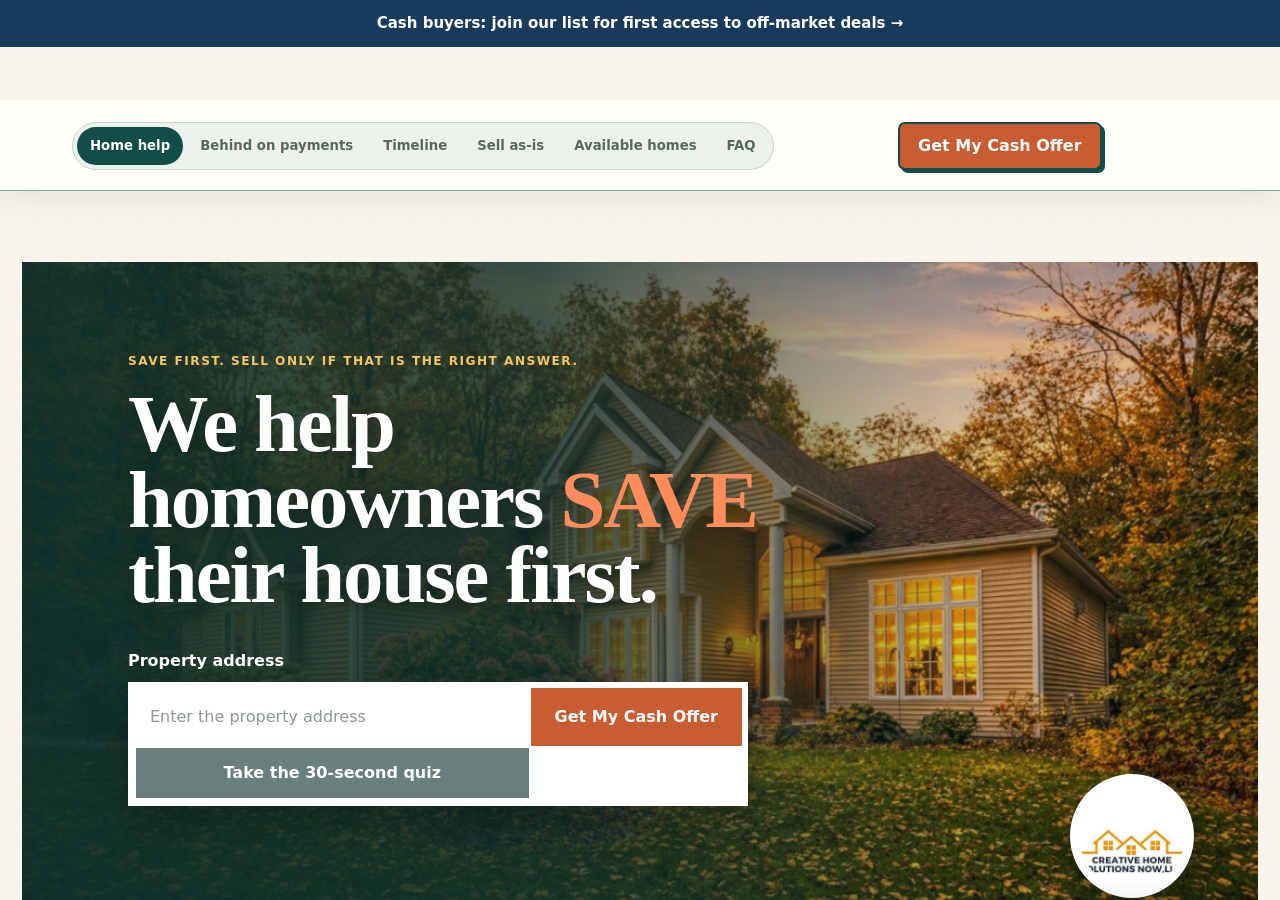
==== index.html @ 2a534459 "Update index.html" ====
<!doctype html>
<html lang="en">
<head>
  <style>[data-generated-space-root]{top:100px!important;}.site-nav{position:relative!important;}.sticky-offer-btn{position:static!important;max-width:220px!important;margin:8px auto!important;display:block!important;}</style>
    <meta charset="utf-8" />
    <meta name="viewport" content="width=device-width, initial-scale=1, viewport-fit=cover, user-scalable=no" />
    <meta name="color-scheme" content="light dark" />
    <meta name="description" content="Understand Wisconsin foreclosure, lender options, and honest ways to keep or sell your home. Local help for east-central Wisconsin homeowners." />
    <meta name="robots" content="index, follow, max-image-preview:large" />
    <meta property="og:type" content="website" />
    <meta property="og:title" content="Stop Foreclosure in Wisconsin | Free Help" />
    <meta property="og:description" content="Understand Wisconsin foreclosure, lender options, and honest ways to keep or sell your home." />
    <!-- Empty inline icon: stops the browser fetching /favicon.ico, which
         lives outside the space's routes and fails auth. -->
    <link rel="icon" href="data:," />
    <title>Stop Foreclosure in Wisconsin | Free Help</title>
    <script type="application/ld+json">
      {
        "@context": "https://schema.org",
        "@type": "LocalBusiness",
        "name": "Creative Home Solutions Now, LLC",
        "description": "A Fond du Lac real estate investment company that explains homeowner options first and offers direct as-is cash purchases when selling is the best fit.",
        "address": { "@type": "PostalAddress", "addressLocality": "Fond du Lac", "addressRegion": "WI", "addressCountry": "US" },
        "areaServed": ["Fond du Lac", "Beaver Dam", "Mayville", "Randolph", "Fox Lake", "Waupun", "Fond du Lac County", "Dodge County", "Sheboygan County", "Winnebago County"]
      }
    </script>
    
  <link rel="stylesheet" crossorigin href="./assets/index-kyth1bb2.css"><script src="./form-shim.js"></script><script type="module" crossorigin src="./assets/index-nzv4h5cj.js"></script></head>
  <body>
<a href="/cash-buyers/" style="display:block;position:relative;top:0;left:0;right:0;z-index:35; background:#1a3a5c;color:#ffffff;text-align:center;padding:12px 16px;font-family:system-ui,sans-serif;font-size:15px;font-weight:600;text-decoration:none;">Cash buyers: join our list for first access to off-market deals &rarr;</a>
    <div
      data-generated-space-root=""
      data-generated-space-slug="creative-home-solutions-now-website-3"
    ></div>
  </body>
</html>
---- assets/index-kyth1bb2.css ----
:root{--buncss-light:initial;--buncss-dark: ;color-scheme:light dark;--twsa-safe-area-inset-top:env(safe-area-inset-top,0px);--twsa-safe-area-inset-right:env(safe-area-inset-right,0px);--twsa-safe-area-inset-bottom:env(safe-area-inset-bottom,0px);--twsa-safe-area-inset-left:env(safe-area-inset-left,0px)}@media (prefers-color-scheme:dark){:root{--buncss-light: ;--buncss-dark:initial}}html,[data-generated-space-root]{height:100%;min-height:100%}[data-generated-space-root]{overflow:auto;position:fixed;scrollbar-width:none;inset:0}.hatch-space-root[data-hatch-space-root]{--hatch-space-bottom-padding:calc(var(--bottom-padding,0px) + env(safe-area-inset-bottom,0px));box-sizing:border-box;min-height:calc(100% + var(--header-height,0px) + var(--hatch-space-bottom-padding));min-height:calc(100dvh + var(--header-height,0px) + var(--hatch-space-bottom-padding));padding-top:var(--header-height,0px);padding-bottom:var(--hatch-space-bottom-padding);background:var(--bg,#f4f7fb);color:var(--text,#0f172a)}@media (prefers-color-scheme:dark){.hatch-space-root[data-hatch-space-root]{background:var(--bg,#0c111b);color:var(--text,#e5eef9)}}[data-generated-space-root]::-webkit-scrollbar{display:none}/*! tailwindcss v4.0.9 | MIT License | https://tailwindcss.com */@layer theme,base,components,utilities;@layer theme{:root,:host{--default-transition-duration:.15s;--default-transition-timing-function:cubic-bezier(.4,0,.2,1)}}@layer base{*,:after,:before{box-sizing:border-box;border:0 solid;margin:0;padding:0}::backdrop{box-sizing:border-box;border:0 solid;margin:0;padding:0}::-webkit-file-upload-button{box-sizing:border-box;border:0 solid;margin:0;padding:0}::file-selector-button{box-sizing:border-box;border:0 solid;margin:0;padding:0}html,:host{-webkit-text-size-adjust:100%;tab-size:4;font-feature-settings:initial;font-variation-settings:initial;-webkit-tap-highlight-color:transparent;font-family:ui-sans-serif,system-ui,-apple-system,BlinkMacSystemFont,Segoe UI,Roboto,Noto Sans,Ubuntu,Cantarell,Helvetica Neue,sans-serif,Apple Color Emoji,Segoe UI Emoji,Segoe UI Symbol,Noto Color Emoji;line-height:1.5}hr{color:inherit;border-top-width:1px;height:0}abbr:where([title]){-webkit-text-decoration:underline dotted;text-decoration:underline dotted}h1,h2,h3,h4,h5,h6{font-size:inherit;font-weight:inherit}a{color:inherit;-webkit-text-decoration:inherit;text-decoration:inherit}b,strong{font-weight:bolder}code,kbd,samp,pre{font-feature-settings:initial;font-variation-settings:initial;font-family:ui-monospace,SFMono-Regular,Menlo,Monaco,Consolas,Liberation Mono,Courier New,monospace;font-size:1em}small{font-size:80%}sub,sup{position:relative;vertical-align:baseline;font-size:75%;line-height:0}sub{bottom:-.25em}sup{top:-.5em}table{text-indent:0;border-color:inherit;border-collapse:collapse}:-moz-focusring{outline:auto}progress{vertical-align:baseline}summary{display:list-item}ol,ul,menu{list-style:none}img,svg,video,canvas,audio,iframe,embed,object{display:block;vertical-align:middle}img,video{max-width:100%;height:auto}button,input,select,optgroup,textarea{font:inherit;font-feature-settings:inherit;font-variation-settings:inherit;letter-spacing:inherit;color:inherit;opacity:1;background-color:#0000;border-radius:0}::-webkit-file-upload-button{font:inherit;font-feature-settings:inherit;font-variation-settings:inherit;letter-spacing:inherit;color:inherit;opacity:1;background-color:#0000;border-radius:0}::file-selector-button{font:inherit;font-feature-settings:inherit;font-variation-settings:inherit;letter-spacing:inherit;color:inherit;opacity:1;background-color:#0000;border-radius:0}:where(select:-webkit-any([multiple],[size])) optgroup{font-weight:bolder}:where(select:-moz-any([multiple],[size])) optgroup{font-weight:bolder}:where(select:is([multiple],[size])) optgroup{font-weight:bolder}:where(select:-webkit-any([multiple],[size])) optgroup option{padding-inline-start:20px}:where(select:-moz-any([multiple],[size])) optgroup option{padding-inline-start:20px}:where(select:is([multiple],[size])) optgroup option{padding-inline-start:20px}::-webkit-file-upload-button{margin-inline-end:4px}::file-selector-button{margin-inline-end:4px}::placeholder{opacity:1}@supports ( not (-webkit-appearance: -apple-pay-button)) or (contain-intrinsic-size: 1px){::placeholder{color:color-mix(in oklab,currentcolor 50%,transparent)}}textarea{resize:vertical}::-webkit-search-decoration{-webkit-appearance:none}::-webkit-date-and-time-value{text-align:inherit;min-height:1lh}::-webkit-datetime-edit{display:inline-flex}::-webkit-datetime-edit-fields-wrapper{padding:0}::-webkit-datetime-edit{padding-block-start:0;padding-block-end:0}::-webkit-datetime-edit-year-field{padding-block-start:0;padding-block-end:0}::-webkit-datetime-edit-month-field{padding-block-start:0;padding-block-end:0}::-webkit-datetime-edit-day-field{padding-block-start:0;padding-block-end:0}::-webkit-datetime-edit-hour-field{padding-block-start:0;padding-block-end:0}::-webkit-datetime-edit-minute-field{padding-block-start:0;padding-block-end:0}::-webkit-datetime-edit-second-field{padding-block-start:0;padding-block-end:0}::-webkit-datetime-edit-millisecond-field{padding-block-start:0;padding-block-end:0}::-webkit-datetime-edit-meridiem-field{padding-block-start:0;padding-block-end:0}::-webkit-calendar-picker-indicator{line-height:1}:-moz-ui-invalid{box-shadow:none}button{appearance:button}input:where([type=button],[type=reset],[type=submit]){appearance:button}::-webkit-file-upload-button{appearance:button}::file-selector-button{appearance:button}::-webkit-inner-spin-button{height:auto}::-webkit-outer-spin-button{height:auto}[hidden]:where(:not([hidden=until-found])){display:none!important}}@layer utilities{.collapse{visibility:collapse}.visible{visibility:visible}.sr-only{position:absolute;overflow:hidden;clip:rect(0,0,0,0);white-space:nowrap;border-width:0;width:1px;height:1px;margin:-1px;padding:0}.fixed{position:fixed}.relative{position:relative}.static{position:static}.\!container{width:100%!important}@media (min-width:40rem){.\!container{max-width:40rem!important}}@media (min-width:48rem){.\!container{max-width:48rem!important}}@media (min-width:64rem){.\!container{max-width:64rem!important}}@media (min-width:80rem){.\!container{max-width:80rem!important}}@media (min-width:96rem){.\!container{max-width:96rem!important}}.container{width:100%}@media (min-width:40rem){.container{max-width:40rem}}@media (min-width:48rem){.container{max-width:48rem}}@media (min-width:64rem){.container{max-width:64rem}}@media (min-width:80rem){.container{max-width:80rem}}@media (min-width:96rem){.container{max-width:96rem}}.block{display:block}.flex{display:flex}.hidden{display:none}.inline{display:inline}.table{display:table}.shrink{flex-shrink:1}.grow{flex-grow:1}.resize{resize:both}.capitalize{text-transform:capitalize}.blur{--tw-blur:blur(8px);filter:var(--tw-blur,)var(--tw-brightness,)var(--tw-contrast,)var(--tw-grayscale,)var(--tw-hue-rotate,)var(--tw-invert,)var(--tw-saturate,)var(--tw-sepia,)var(--tw-drop-shadow,)}.filter{filter:var(--tw-blur,)var(--tw-brightness,)var(--tw-contrast,)var(--tw-grayscale,)var(--tw-hue-rotate,)var(--tw-invert,)var(--tw-saturate,)var(--tw-sepia,)var(--tw-drop-shadow,)}.transition{transition-property:color,background-color,border-color,outline-color,text-decoration-color,fill,stroke,--tw-gradient-from,--tw-gradient-via,--tw-gradient-to,opacity,box-shadow,transform,translate,scale,rotate,filter,-webkit-backdrop-filter,backdrop-filter;transition-timing-function:var(--tw-ease,var(--default-transition-timing-function));transition-duration:var(--tw-duration,var(--default-transition-duration))}.safe{--twsa-safe-area-inset-top:env(safe-area-inset-top);--twsa-safe-area-inset-right:env(safe-area-inset-right);--twsa-safe-area-inset-bottom:env(safe-area-inset-bottom);--twsa-safe-area-inset-left:env(safe-area-inset-left)}}:root{--twsa-safe-area-inset-top:env(safe-area-inset-top);--twsa-safe-area-inset-right:env(safe-area-inset-right);--twsa-safe-area-inset-bottom:env(safe-area-inset-bottom);--twsa-safe-area-inset-left:env(safe-area-inset-left);--buncss-light:initial;--buncss-dark: ;--buncss-light:initial;--buncss-dark: ;color-scheme:light dark;--bg:#fcfcf8;--surface:#fff;--surface-soft:#f1f3ef;--text:#202321;--dim:#66716b;--border:#cfd5cf;--accent:#165dff;--orange:#f26a2e;--success:#1f7a55;--radius:10px;--space-surface:var(--surface);--space-surface-alt:var(--surface-soft);--space-muted:var(--dim);--space-border:var(--border);--space-accent:var(--accent)}@media (prefers-color-scheme:dark){:root{--buncss-light: ;--buncss-dark:initial;--buncss-light: ;--buncss-dark:initial;--bg:#111412;--surface:#1a1e1b;--surface-soft:#242a26;--text:#f5f4ed;--dim:#b7c0b9;--border:#3b443e;--accent:#7ea4ff;--orange:#ff8a58;--success:#61c698}}*{box-sizing:border-box}html{scroll-behavior:smooth;background:var(--bg)}body{background:var(--bg);color:var(--text);min-width:320px;margin:0;font-family:IBM Plex Sans,ui-sans-serif,system-ui,-apple-system,BlinkMacSystemFont,Segoe UI,Roboto,Noto Sans,Ubuntu,Cantarell,Helvetica Neue,sans-serif}button,input,select,textarea{font:inherit}button,a,input,select,textarea{-webkit-tap-highlight-color:transparent}button{cursor:pointer}button:disabled{cursor:wait;opacity:.65}h1,h2,h3,p{margin-top:0}h1,h2{letter-spacing:-.025em;font-family:Newsreader,Georgia,Times New Roman,serif}h1{margin-bottom:24px;font-size:clamp(2.5rem,8vw,5.8rem);font-weight:550;line-height:.98}h2{margin-bottom:18px;font-size:clamp(1.9rem,5vw,3.4rem);font-weight:560;line-height:1.04}h3{margin-bottom:8px;font-size:1.13rem;line-height:1.25}p{line-height:1.62}.app-shell{overflow-x:clip;background:repeating-linear-gradient(0deg,transparent 0,transparent 33px,color-mix(in srgb,var(--border)20%,transparent)34px),var(--bg);min-height:100vh}.site-nav{position:sticky;z-index:40;padding:max(14px,env(safe-area-inset-top))max(22px,calc((100vw - 1180px)/2 + 22px))12px;display:flex;background:color-mix(in srgb,var(--bg)96%,transparent);border-bottom:1px solid var(--border);justify-content:space-between;align-items: center;gap:18px;width:100%;margin:0 auto;top:0}.site-nav nav{display:flex;background:var(--surface-soft);border:1px solid var(--border);border-radius:999px;flex-wrap:wrap;gap:4px;padding:4px}.site-nav nav a{color:var(--dim);background:0 0;border:0;border-radius:999px;padding:9px 13px;font-size:.83rem;font-weight:700}.site-nav nav a.active{background:var(--text);color:var(--bg)}.sticky-offer-btn{color:#fff;background:var(--orange);border:2px solid var(--text);box-shadow:3px 3px 0 var(--text);border-radius:7px;flex:none;min-height:44px;padding:10px 18px;font-weight:850}.sticky-offer-btn:active{box-shadow:1px 1px 0 var(--text);transform:translate(2px,2px)}.business-mark{text-align:right;max-width:220px;font-family:Newsreader,Georgia,serif;font-size:1.03rem;font-weight:700}.hero-shell{display:grid;grid-template-columns:1.03fr .97fr;align-items: center;gap:34px 52px;max-width:1180px;margin:0 auto;padding:34px 22px 90px}.hero-heading{grid-column:1/-1;max-width:1030px}.hero-heading h1{max-width:1000px;margin-bottom:0;font-size:clamp(2.8rem,6vw,4.85rem)}.hero-heading h1 em,.hero-situations h2 em{color:var(--orange);font-style:normal}.hero-copy{position:relative;z-index:1}.hero-explainer{padding-top:12px}.hero-situations{grid-column:1/-1;display:grid;grid-template-columns:.58fr 1.42fr;color:#fff;border-top:5px solid var(--orange);background:#202321;align-items: start;gap:18px 34px;padding:22px 26px 24px}.hero-situations h2{margin-bottom:8px;font-size:clamp(1.85rem,3.5vw,2.7rem)}.hero-situations>div>p:last-child{color:#d6ddd8;margin-bottom:0;font-size:.9rem;line-height:1.45}.hero-situations ul{display:grid;grid-template-columns:repeat(3,minmax(0,1fr));list-style:none;gap:7px 9px;margin:0;padding:0}.hero-situations li{position:relative;color:#f7f8f5;background:#2d332f;border-bottom:1px solid #56605a;min-height:36px;padding:8px 9px 8px 29px;font-size:.82rem;font-weight:750;line-height:1.3}.hero-situations li:before{content:"✓";position:absolute;color:var(--orange);font-weight:900;top:7px;left:10px}.eyebrow{color:var(--accent);text-transform:uppercase;letter-spacing:.12em;margin-bottom:14px;font-size:.76rem;font-weight:800;line-height:1.3}.lede{color:var(--dim);max-width:650px;font-size:clamp(1.05rem,2vw,1.28rem)}.welcome-line{border-block:1px dashed var(--border);display:flex;align-items: center;gap:14px;margin:30px 0;padding:16px 0}.welcome-line p{margin:0;font-family:Newsreader,Georgia,serif;font-size:1.05rem;font-style:italic;line-height:1.4}.audio-btn{border:1px solid var(--text);color:var(--text);background:var(--surface);border-radius:999px;flex:none;padding:10px 13px;font-size:.8rem;font-weight:750}.primary-btn,.secondary-btn{border:2px solid var(--text);box-shadow:4px 4px 0 var(--text);border-radius:7px;min-height:48px;padding:13px 18px;transition:transform .15s,box-shadow .15s;font-weight:800}.primary-btn{background:var(--accent);color:#fff;border-color:var(--text)}.secondary-btn{background:var(--surface);color:var(--text)}.primary-btn:active,.secondary-btn:active{box-shadow:1px 1px 0 var(--text);transform:translate(3px,3px)}.hero-cta{padding-inline-start:25px;padding-inline-end:25px}.whiteboard{color:var(--text);overflow:visible;filter:drop-shadow(2px 3px 0 color-mix(in srgb,var(--border)55%,transparent));width:100%}.whiteboard .draw{fill:none;stroke:currentColor;stroke-width:4;stroke-linecap:round;stroke-linejoin:round;stroke-dasharray:1700;stroke-dashoffset:1700;animation:2.3s forwards draw}.whiteboard .house-lines{stroke-width:4.5}.whiteboard .draw-2{animation-delay:.85s}.whiteboard .draw-3{animation-delay:1.65s}.whiteboard text{fill:var(--dim);stroke:none;filter:none;letter-spacing:.08em;text-transform:uppercase;font:700 15px IBM Plex Sans,system-ui,-apple-system,BlinkMacSystemFont,Segoe UI,Roboto,Noto Sans,Ubuntu,Cantarell,Helvetica Neue}.accent-stroke{stroke:var(--accent)!important}.success-stroke{stroke:var(--success)!important}.orange-stroke{stroke:var(--orange)!important}@keyframes draw{to{stroke-dashoffset:0}}.guide{display:none}.guide-open{display:block;max-width:1040px;margin:0 auto;padding:20px 22px 80px}.step-heading{display:grid;grid-template-columns:54px 1fr;align-items: start;gap:18px;margin:64px 0 28px}.step-heading>span{display:grid;border:2px solid var(--text);background:var(--surface);color:var(--accent);box-shadow:3px 3px 0 var(--text);border-radius:50%;place-items: center;width:50px;height:50px;font-size:1.15rem;font-weight:900}.step-heading p{color:var(--dim);text-transform:uppercase;letter-spacing:.08em;margin:0 0 4px;font-size:.88rem;font-weight:800}.step-heading h2{max-width:760px;margin:0}.first-move{display:grid;grid-template-columns:repeat(3,1fr);border-block:2px solid var(--text);gap:30px;padding:30px 0}.first-move strong{display:block;color:var(--accent);margin-bottom:7px}.first-move p{margin:0}.guidance-note{background:color-mix(in srgb,var(--success)10%,var(--surface));border-radius:7px;margin:22px 0 70px;padding:18px}.library-intro{color:var(--dim);max-width:760px;margin:-4px 0 28px 72px;font-size:1.05rem}.option-list{border-top:2px solid var(--text)}.option-row{border-bottom:1px solid var(--border)}.option-row.option-open{background:color-mix(in srgb,var(--accent)4%,transparent)}.option-trigger{display:grid;grid-template-columns:74px 1fr 42px;text-align:left;color:var(--text);background:0 0;border:0;align-items: center;gap:18px;width:100%;padding:23px 8px 23px 0}.option-trigger:focus-visible{outline:3px solid color-mix(in srgb,var(--accent)45%,transparent);outline-offset:3px}.option-number{color:var(--border);font-family:Newsreader,Georgia,serif;font-size:2.35rem}.option-open .option-number{color:var(--accent)}.option-title{display:grid;gap:3px}.option-title small{color:var(--orange);text-transform:uppercase;letter-spacing:.08em;font-size:.7rem;font-weight:850}.option-title strong{font-family:Newsreader,Georgia,serif;font-size:1.55rem;line-height:1.15}.option-title em{color:var(--dim);font-size:.9rem;font-style:normal}.option-toggle{display:grid;border:1px solid var(--text);border-radius:50%;place-items: center;width:34px;height:34px;font-size:1.3rem;font-weight:500}.option-detail{display:grid;grid-template-columns:repeat(3,1fr);gap:22px;padding:2px 58px 30px 92px}.option-detail h3{color:var(--accent);text-transform:uppercase;letter-spacing:.08em;margin:0 0 7px;font-size:.76rem}.option-detail p{color:var(--dim);margin:0;font-size:.92rem}.option-detail .tradeoffs{grid-column:1/-1;display:grid;grid-template-columns:1fr 1fr;border-top:1px dashed var(--border);gap:22px;padding-top:19px}.option-detail>.source-link{grid-column:1/-1;justify-self:start}.number-example{grid-column:1/-1;background:color-mix(in srgb,var(--orange)8%,var(--surface));border-left:4px solid var(--orange);padding:16px 18px}.number-example h3{color:var(--orange)}.number-example p{color:var(--text)}.fha-note{border:1px dashed var(--text);background:var(--surface);margin:28px 0;padding:22px}.fha-note p{margin:6px 0}.sources-line{display:flex;flex-wrap:wrap;gap:12px 20px}.source-link{color:var(--accent);text-underline-offset:3px;font-size:.83rem;font-weight:800}.section-cta{display:flex;border-top:1px dashed var(--border);flex-wrap:wrap;align-items: center;gap:14px 18px;margin-top:30px;padding-top:22px}.section-cta .secondary-btn{display:inline-flex;color:var(--text);text-decoration:none;justify-content:center;align-items: center}.section-cta span{color:var(--dim);font-size:.86rem;font-weight:650}.section-intro{max-width:760px;margin-bottom:28px}.section-intro>p:last-child{color:var(--dim)}.rights-callout{border:3px double var(--success);background:color-mix(in srgb,var(--success)7%,var(--surface));margin:76px 0;padding:38px clamp(24px,5vw,54px)}.rights-callout h2{max-width:740px}.rights-callout>p:last-child{max-width:780px;margin-bottom:0;font-size:1.04rem}.comparison-section{margin:90px 0}.comparison-grid{border-top:2px solid var(--text)}.comparison-grid article{display:grid;grid-template-columns:180px 1fr;border-bottom:1px solid var(--border);gap:20px;padding:23px 0}.comparison-grid article h3{font-family:Newsreader,Georgia,serif;font-size:1.4rem}.comparison-grid dl{display:grid;grid-template-columns:repeat(3,1fr);gap:15px 22px;margin:0}.comparison-grid dl div{min-width:0}.comparison-grid dt{color:var(--accent);letter-spacing:.07em;text-transform:uppercase;font-size:.68rem;font-weight:850;line-height:1.3}.comparison-grid dd{color:var(--dim);margin:4px 0 0;font-size:.82rem;line-height:1.4}.wi-timeline{margin:100px 0 78px}.timeline-track{border-left:3px solid var(--text);margin:40px 0 28px 24px}.timeline-track article{position:relative;display:grid;grid-template-columns:1fr;padding:0 0 38px 38px}.timeline-dot{position:absolute;border:3px solid var(--bg);background:var(--accent);box-shadow:0 0 0 2px var(--text);border-radius:50%;width:18px;height:18px;top:2px;left:-10px}.timeline-track h3{font-family:Newsreader,Georgia,serif;font-size:1.35rem}.timeline-track p{color:var(--dim);max-width:760px;margin-bottom:10px}.timeline-track .window-note{color:var(--text);background:var(--surface-soft);border-left:3px solid var(--orange);padding:10px 13px}.timeline-scale{display:grid;grid-template-columns:auto 1fr auto;color:var(--dim);align-items: center;gap:14px;max-width:820px;margin:30px 0 8px;font-size:.78rem}.timeline-scale span{text-align:center;border-bottom:2px dashed var(--orange);padding:7px 10px}.timeline-time{display:inline-block;background:color-mix(in srgb,var(--accent)10%,var(--surface));padding:4px 9px;font-size:.76rem;font-weight:800;color:var(--text)!important;margin-bottom:8px!important}.stage-actions{display:grid;grid-template-columns:1fr 1fr;gap:12px;max-width:860px;margin:16px 0 0}.stage-actions div{background:var(--surface-soft);padding:14px}.stage-actions dt{color:var(--accent);letter-spacing:.04em;text-transform:uppercase;margin-bottom:5px;font-size:.72rem;font-weight:850}.stage-actions dd{color:var(--text);margin:0;font-size:.9rem;line-height:1.5}.timeline-alert{border:2px solid var(--orange);background:color-mix(in srgb,var(--orange)8%,var(--surface));max-width:860px;margin:8px 0 24px 24px;padding:18px 20px}.timeline-alert p{margin:5px 0 0}.bridge{color:#fff;position:relative;overflow:hidden;background:#202321;border-radius:3px 26px;margin:90px 0 10px;padding:56px clamp(24px,5vw,64px)}.bridge p:not(.eyebrow){color:#d6ddd8;max-width:700px}.bridge .secondary-btn{border-color:#fff;box-shadow:4px 4px #fff}.bridge-sketch{position:absolute;color:#7d8880;display:flex;letter-spacing:.1em;align-items: center;gap:8px;font-size:.66rem;font-weight:800;top:24px;right:26px;transform:rotate(-5deg)}.bridge-sketch i{border-top:2px dashed var(--orange);width:70px}.sale-path{max-width:1040px;margin:0 auto;padding:20px 22px 100px}.warning-panel{display:grid;grid-template-columns:60px 1fr;background:color-mix(in srgb,var(--orange)12%,var(--surface));border:2px solid var(--orange);gap:20px;padding:28px}.warning-mark{display:grid;background:var(--orange);color:#fff;border-radius:50%;place-items: center;width:52px;height:52px;font:900 1.5rem Georgia}.warning-panel h3{font-size:1.35rem}.situations-head{max-width:760px;margin:90px 0 30px}.situation-list{display:grid;grid-template-columns:repeat(2,1fr);border-top:2px solid var(--text)}.situation-list article{border-bottom:1px solid var(--border);padding:28px 26px 28px 0}.situation-list article:nth-child(2n){border-left:1px solid var(--border);padding-left:26px}.situation-list p{color:var(--dim);margin:0}.trust-section{color:#fff;display:grid;grid-template-columns:.9fr 1.1fr;background:#202321;gap:34px 56px;margin:90px 0;padding:48px}.trust-section>div:first-child p:not(.eyebrow){color:#c9d1cb}.trust-section ul{list-style:none;margin:0;padding:0}.trust-section li{position:relative;border-bottom:1px solid #404842;padding:11px 0 11px 30px}.trust-section li:before{content:"×";position:absolute;color:var(--orange);font-size:1.2rem;font-weight:900;left:0}.cancel-promise{grid-column:1/-1;border:2px solid var(--orange);display:grid;grid-template-columns:220px 1fr;align-items: start;gap:24px;padding:20px}.cancel-promise strong{color:var(--orange);font-family:Newsreader,Georgia,serif;font-size:1.25rem}.cancel-promise p{color:#e6ebe7;margin:0}.what-we-do{display:grid;grid-template-columns:.85fr 1.15fr;align-items: start;gap:60px;margin:85px 0}.what-we-do ol{list-style:none;counter-reset:flow;margin:0;padding:0}.what-we-do li{counter-increment:flow;border-bottom:1px solid var(--border);position:relative;padding:18px 0 18px 52px}.what-we-do li:before{content:counter(flow);position:absolute;display:grid;border:1px solid var(--text);border-radius:50%;place-items: center;width:34px;height:34px;font-weight:900;top:16px;left:0}.urgent-faq{border:2px solid var(--orange);box-shadow:8px 8px 0 color-mix(in srgb,var(--orange)30%,transparent);margin:20px 0 70px;padding:30px 36px}.urgent-faq p:last-child{max-width:820px;margin-bottom:0}.lead-panel{display:grid;grid-template-columns:.8fr 1.2fr;background:var(--surface-soft);border-block:2px solid var(--text);gap:50px;padding:45px}.final-lead-panel{max-width:1120px;margin:20px auto 100px;scroll-margin-top:96px}.final-lead-panel h2{max-width:500px}.direct-email{display:grid;background:var(--surface);border-left:5px solid var(--orange);gap:5px;margin-top:22px;padding:17px 18px}.direct-email span{color:var(--dim);letter-spacing:.04em;text-transform:uppercase;font-size:.78rem;font-weight:850}.direct-email a{color:var(--accent);overflow-wrap:anywhere;text-underline-offset:4px;width:-moz-fit-content;width:fit-content;max-width:100%;font-size:clamp(1rem,2.4vw,1.16rem);font-weight:850}.direct-email a:hover{color:var(--orange)}.direct-email a:focus-visible{color:var(--orange)}.lead-reassurance{color:var(--dim);border-top:1px dashed var(--border);margin-top:22px;padding-top:18px;font-size:.9rem;font-weight:700}.free-help>.section-cta{grid-column:1/-1}.form-stack{display:grid;gap:16px}.form-stack label{display:grid;color:var(--dim);gap:6px;font-size:.78rem;font-weight:800}.form-stack input,.form-stack select,.form-stack textarea,.lead-list select,.owner-property select{color:var(--text);background:var(--surface);border:1px solid var(--border);outline:none;border-radius:5px;width:100%;padding:12px 13px}.form-stack input:focus,.form-stack select:focus,.form-stack textarea:focus{border-color:var(--accent);box-shadow:0 0 0 3px color-mix(in srgb,var(--accent)18%,transparent)}.field-pair,.triple,.quad{display:grid;gap:13px}.field-pair{grid-template-columns:repeat(2,1fr)}.triple{grid-template-columns:2fr .7fr 1fr}.quad{grid-template-columns:repeat(4,1fr)}.check{align-items: start;grid-template-columns:20px 1fr!important;color:var(--text)!important;font-weight:500!important}.check input{width:18px;height:18px;padding:0}.form-error{color:#b7331c;background:color-mix(in srgb,#b7331c 8%,var(--surface));border-left:3px solid #b7331c;padding:10px 12px;font-weight:750}.success-note{display:grid;border:2px solid var(--success);background:color-mix(in srgb,var(--success)8%,var(--surface));gap:8px;padding:26px}.page-section{max-width:1120px;min-height:75vh;margin:0 auto;padding:68px 22px 100px}.page-heading{max-width:830px;margin-bottom:50px}.page-heading p:last-child{color:var(--dim);font-size:1.1rem}.listing-grid{display:grid;grid-template-columns:repeat(2,1fr);gap:28px}.listing-card{background:var(--surface);border:1px solid var(--border)}.listing-card>img,.photo-missing{object-fit:cover;width:100%;height:300px}.photo-missing{display:grid;color:var(--dim);background:repeating-linear-gradient(135deg,var(--surface-soft)0,var(--surface-soft)14px,var(--surface)14px,var(--surface)28px);place-items: center}.listing-body{padding:26px}.listing-city,.lead-meta{color:var(--accent);text-transform:uppercase;letter-spacing:.1em;margin-bottom:6px;font-size:.73rem;font-weight:850}.deal-numbers{display:grid;grid-template-columns:repeat(3,1fr);border-block:1px solid var(--border);margin:20px 0}.deal-numbers span{padding:14px 10px 14px 0;font-size:.92rem;font-weight:850}.deal-numbers small{display:block;color:var(--dim);text-transform:uppercase;letter-spacing:.05em;margin-bottom:4px;font-size:.68rem}.spec-line{color:var(--dim)}.empty-state{text-align:center;max-width:580px;margin:70px auto}.empty-house{border:3px solid var(--text);position:relative;border-top:0;width:100px;height:72px;margin:0 auto 30px}.empty-house:before{content:"";position:absolute;border-left:3px solid var(--text);border-top:3px solid var(--text);width:68px;height:68px;top:-34px;left:13px;transform:rotate(45deg)}.modal-backdrop{position:fixed;z-index:50;display:grid;background:#0a0e0bb8;place-items: center;padding:16px;inset:0}.modal{overflow:auto;background:var(--bg);color:var(--text);border:2px solid var(--text);width:min(700px,100%);max-height:min(820px,92vh);padding:28px;box-shadow:10px 10px #00000040}.modal-close{float:right;color:var(--dim);background:0 0;border:0;font-weight:800}.owner-tabs{display:flex;border-bottom:1px solid var(--border);flex-wrap:wrap;gap:8px;margin-bottom:28px}.owner-tabs button{color:var(--dim);background:0 0;border:0;border-bottom:3px solid #0000;margin-right:16px;padding:12px 5px;font-weight:800}.owner-tabs button.active{color:var(--text);border-bottom-color:var(--accent)}.owner-editor{background:var(--surface-soft);border-top:2px solid var(--text);margin:28px 0 45px;padding:28px}.social-settings,.notification-settings{background:var(--surface-soft);border-top:2px solid var(--text);max-width:760px;margin-top:30px;padding:28px}.social-settings .section-intro,.notification-settings .section-intro{margin-bottom:22px}.social-settings .section-intro h2,.notification-settings .section-intro h2{font-size:clamp(1.75rem,4vw,2.5rem)}.form-stack label small{color:var(--dim);font-size:.72rem;font-weight:550;line-height:1.4}.alert-toggles{display:grid;grid-template-columns:1fr 1fr;gap:12px}.alert-toggles>label{grid-template-columns:22px 1fr;color:var(--text);background:var(--surface);border:1px solid var(--border);cursor:pointer;align-items: start;gap:10px;min-height:82px;padding:14px}.alert-toggles input{width:19px;height:19px;margin-top:2px;padding:0}.alert-toggles span{display:grid;gap:5px}.gateway-note{color:var(--dim);background:var(--surface);border-left:4px solid var(--accent);margin:0;padding:14px 16px;font-size:.83rem;line-height:1.55}.gateway-note strong{color:var(--text)}.settings-actions{display:flex;flex-wrap:wrap;align-items: center;gap:12px}.delivery-history{border-top:1px solid var(--border);margin-top:30px;padding-top:24px}.delivery-history>h3{font-family:Newsreader,Georgia,serif;font-size:1.3rem}.delivery-history>div{display:grid;gap:8px}.delivery-history article{display:flex;background:var(--surface);border:1px solid var(--border);justify-content:space-between;align-items: start;gap:18px;padding:14px}.delivery-history article>div{display:grid;gap:3px;min-width:0}.delivery-history article span,.delivery-history article small{color:var(--dim);overflow-wrap:anywhere}.delivery-history article p{color:var(--dim);margin:6px 0 0;font-size:.8rem;line-height:1.45}.delivery-status{text-transform:uppercase;letter-spacing:.05em;border-radius:999px;flex:none;padding:5px 8px;font-size:.7rem;font-weight:850}.status-queued{background:color-mix(in srgb,var(--accent)10%,var(--surface));color:var(--accent)!important}.status-sent{background:color-mix(in srgb,var(--success)10%,var(--surface));color:var(--success)!important}.status-failed{background:color-mix(in srgb,#b7331c 10%,var(--surface));color:#b7331c!important}.social-field-label{display:flex;color:var(--text);align-items: center;gap:9px}.social-field-label svg{fill:none;stroke:currentColor;stroke-width:1.8;stroke-linecap:round;stroke-linejoin:round;width:22px;height:22px}.social-field-label .social-fill{fill:currentColor;stroke:none}.settings-saved{color:var(--success);background:color-mix(in srgb,var(--success)9%,var(--surface));border-left:3px solid var(--success);margin:0;padding:11px 13px;font-weight:800}.owner-list,.lead-list{display:grid;gap:18px;margin-top:30px}.owner-property,.lead-list article{background:var(--surface);border:1px solid var(--border);padding:22px}.owner-property-top,.lead-list article{display:flex;justify-content:space-between;align-items: start;gap:24px}.owner-property-top label,.lead-list label{color:var(--dim);min-width:150px;font-size:.73rem;font-weight:800}.owner-photo-strip{display:flex;flex-wrap:wrap;gap:8px;margin:18px 0}.owner-photo-strip img,.upload-tile{object-fit:cover;width:105px;height:82px}.upload-tile{display:grid;border:1px dashed var(--dim);color:var(--accent);cursor:pointer;place-items: center;font-size:.75rem;font-weight:850}.upload-tile input{display:none}.owner-summary{display:flex;color:var(--dim);flex-wrap:wrap;gap:18px;font-size:.85rem}.lead-note{background:var(--surface-soft);padding:12px}.empty-copy,.loading{color:var(--dim);padding:30px 0}.mission-lede strong{color:var(--text)}.glossary-section,.process-section,.faq-section,.free-help,.about-service,.legit-section{max-width:1120px;margin:0 auto;padding:76px 22px}.glossary-section,.faq-section,.about-service{border-top:1px solid var(--border)}.search-label{display:grid;color:var(--dim);gap:8px;max-width:640px;margin:30px 0;font-size:.8rem;font-weight:800}.search-label input{color:var(--text);background:var(--surface);border:1px solid var(--border);border-bottom:3px solid var(--accent);font:inherit;padding:15px 16px;font-size:1rem}.glossary-grid{display:grid;grid-template-columns:repeat(3,1fr);background:var(--border);border:1px solid var(--border);gap:1px}.glossary-grid article{background:var(--surface);padding:22px}.glossary-grid h3{font-size:1.2rem}.glossary-grid p{font-size:.9rem}.glossary-grid .why{color:var(--dim);margin-top:14px}.process-section{background:var(--surface-soft)}.process-steps{display:grid;grid-template-columns:repeat(2,1fr);background:var(--border);border:1px solid var(--border);gap:1px;margin-top:38px}.process-steps article{display:grid;grid-template-columns:52px 1fr;background:var(--surface);gap:14px;padding:24px}.process-steps article>span,.verify-grid article>span{color:var(--orange);font-family:Newsreader,Georgia,serif;font-size:1.8rem;font-weight:800}.process-steps h3{font-size:1.18rem}.process-steps p{color:var(--dim);font-size:.9rem}.assignment-note{color:var(--text);border-left:4px solid var(--orange);background:var(--surface);max-width:860px;margin:28px 0 0 auto;padding:20px 22px}.assignment-note p{margin:5px 0 0}.faq-list{border-top:2px solid var(--text);max-width:900px;margin-top:32px}.faq-list details{border-bottom:1px solid var(--border)}.faq-list summary{display:flex;cursor:pointer;justify-content:space-between;gap:18px;padding:20px 4px;font-family:Newsreader,Georgia,serif;font-size:1.25rem;font-weight:750}.faq-list summary span{color:var(--accent);font-family:IBM Plex Sans,sans-serif}.faq-list details[open] summary span{transform:rotate(45deg)}.faq-list details p{color:var(--dim);max-width:760px;padding:0 4px 22px}.free-help{display:grid;grid-template-columns:.8fr 1.2fr;border-block:2px solid var(--text);gap:50px}.resource-list{display:grid;gap:8px}.resource-list a{display:grid;color:var(--text);text-decoration:none;background:var(--surface);border-left:3px solid var(--accent);gap:5px;padding:17px 20px}.resource-list a:hover{background:color-mix(in srgb,var(--accent)6%,var(--surface))}.resource-list span{color:var(--dim);font-size:.86rem}.about-service{display:grid;grid-template-columns:1.2fr .8fr;gap:42px}.about-copy p{max-width:650px}.identity-panel{display:grid;grid-template-columns:1fr 1fr;align-items:stretch;gap:12px}.identity-panel img{object-fit:contain;border:1px solid var(--border);background:#fff;width:100%;height:230px;padding:12px}.photo-placeholder{display:grid;text-align:center;color:var(--dim);background:repeating-linear-gradient(135deg,var(--surface)0,var(--surface)15px,var(--surface-soft)15px,var(--surface-soft)30px);border:1px dashed var(--dim);place-content: center;gap:5px;min-height:230px}.photo-placeholder span{color:var(--text);font-family:Newsreader,Georgia,serif;font-size:1.35rem;font-weight:750}.service-area{grid-column:1/-1;margin-top:10px}.county-map{display:grid;grid-template-columns:repeat(4,1fr);border:1px solid var(--border);margin-top:20px}.county-map strong,.county-map span{display:grid;text-align:center;border-right:1px solid var(--border);background:var(--surface);place-items: center;min-height:100px;padding:16px}.county-map strong:nth-child(2),.county-map strong:nth-child(4){background:color-mix(in srgb,var(--accent)7%,var(--surface))}.county-map span{grid-column:1/-1;border-top:1px solid var(--border);color:var(--dim);border-right:0;min-height:auto}.legit-section{background:var(--surface-soft)}.verify-grid{display:grid;grid-template-columns:repeat(3,1fr);gap:18px;margin-top:30px}.verify-grid article{background:var(--surface);border-top:3px solid var(--accent);padding:22px}.do-not-list{columns:2;background:var(--surface);gap:40px;margin:28px 0 0;padding:22px 22px 22px 42px}.do-not-list li{break-inside:avoid;padding:7px 0}.buyer-banner{display:flex;background:var(--surface-soft);border-left:4px solid var(--orange);justify-content:space-between;align-items: center;gap:28px;margin:-20px 0 38px;padding:24px 26px}.buyer-banner h2{margin-bottom:5px;font-size:1.55rem}.buyer-banner p{max-width:690px;margin-bottom:0}.buyer-banner .primary-btn{flex:none}.modal-intro{color:var(--dim);max-width:610px;margin:8px 0 20px}.check-grid{display:grid;grid-template-columns:repeat(2,1fr);border:1px solid var(--border);gap:8px 16px;margin:0;padding:14px}.check-grid legend{color:var(--dim);padding:0 6px;font-size:.78rem;font-weight:800}.check-grid label{display:flex;grid-template-columns:none;color:var(--text);align-items: center;gap:7px;font-weight:500}.check-grid input{width:auto}.disclosures-page{max-width:900px}.disclosures-page article{border-top:1px solid var(--border);padding:28px 0}.disclosures-page article h2{font-size:1.6rem}.disclosures-page article p{color:var(--dim)}footer{border-top:2px solid var(--text);padding:34px 22px max(40px,env(safe-area-inset-bottom));display:grid;grid-template-columns:1fr 1fr;gap:14px 40px;max-width:1120px;margin:0 auto}footer p{color:var(--dim);margin:0}.footer-contact{grid-column:1/-1;display:flex;border-block:1px solid var(--border);flex-wrap:wrap;align-items:baseline;gap:6px 12px;padding:18px 0 12px}.footer-contact span{color:var(--text);font-weight:850}.footer-contact a{color:var(--accent);overflow-wrap:anywhere;text-underline-offset:4px;font-weight:850}.footer-contact a:hover{color:var(--orange)}.footer-contact a:focus-visible{color:var(--orange)}.social-links{grid-column:1/-1;display:flex;flex-wrap:wrap;gap:9px;padding:14px 0 4px}.social-links a{display:inline-flex;color:var(--text);background:var(--surface);border:1px solid var(--border);text-decoration:none;border-radius:5px;align-items: center;gap:9px;min-height:44px;padding:9px 13px;font-size:.83rem;font-weight:800}.social-links a:hover{color:var(--accent);border-color:var(--accent)}.social-links a:focus-visible{color:var(--accent);border-color:var(--accent)}.social-links svg{fill:none;stroke:currentColor;stroke-width:1.8;stroke-linecap:round;stroke-linejoin:round;width:22px;height:22px}.social-links .social-fill{fill:currentColor;stroke:none}.footer-legal{grid-column:1/-1;display:grid;background:var(--surface-soft);border-left:3px solid var(--text);gap:10px;margin-top:12px;padding:18px}.footer-legal p{color:var(--text);font-size:.78rem;line-height:1.55}.footer-link{color:var(--accent);background:0 0;border:0;border-bottom:1px solid;justify-self:start;padding:4px 0;font-weight:800}@media (min-width:761px){.site-nav{position:fixed;min-height:71px;inset:0 0 auto}.site-nav nav{flex-wrap:nowrap}.site-nav nav a{white-space:nowrap}.app-shell>main{padding-top:71px}}@media (max-width:760px){.site-nav{padding:max(10px,env(safe-area-inset-top))12px 9px;align-items:stretch}.site-nav nav{display:grid;grid-template-columns:1fr 1fr;border-radius:10px;width:100%}.site-nav nav a{border-radius:7px;padding-inline-start:8px;padding-inline-end:8px}.sticky-offer-btn{position:fixed;right:14px;bottom:max(14px,calc(env(safe-area-inset-bottom) + 10px));z-index:60;box-shadow:4px 4px 0 var(--text);min-height:52px;padding-inline-start:20px;padding-inline-end:20px}.business-mark{text-align:left;font-size:.95rem}.hero-shell{grid-template-columns:1fr;gap:18px;padding:20px 12px 64px}.hero-heading{grid-column:auto;padding-inline-start:4px;padding-inline-end:4px}.hero-heading .eyebrow{margin-bottom:8px;font-size:.67rem}.hero-heading h1{font-size:clamp(2.2rem,10.5vw,3.15rem);line-height:1}.hero-situations{grid-column:auto;grid-template-columns:1fr;gap:10px;margin-inline-start:0;margin-inline-end:0;padding:14px 10px 16px}.hero-situations .situations-intro>.eyebrow,.hero-situations .situations-intro>p:last-child{display:none}.hero-situations h2{margin:0;font-size:clamp(1.55rem,7vw,2rem)}.hero-situations ul{grid-template-columns:repeat(2,minmax(0,1fr));gap:5px}.hero-situations li{display:flex;align-items: center;min-height:0;padding:6px 5px 6px 22px;font-size:.7rem;line-height:1.2}.hero-situations li:before{top:5px;left:7px}.hero-explainer{padding:8px 4px 0}.whiteboard{grid-row:auto;max-height:285px}.welcome-line{flex-direction:column;align-items: flex-start}.guide-open,.sale-path,.page-section{padding-inline-start:18px;padding-inline-end:18px}.step-heading{grid-template-columns:42px 1fr;gap:14px}.step-heading>span{width:38px;height:38px}.first-move,.what-we-do,.lead-panel{grid-template-columns:1fr}.first-move{gap:22px}.library-intro{margin-left:0}.option-trigger{grid-template-columns:42px 1fr 34px;gap:10px;padding-block-start:20px;padding-block-end:20px}.option-number{font-size:1.6rem}.option-title strong{font-size:1.3rem}.option-title em{font-size:.82rem}.option-detail{grid-template-columns:1fr;gap:18px;padding:0 8px 26px 52px}.option-detail .tradeoffs{grid-template-columns:1fr;grid-column:auto}.option-detail>.source-link,.number-example{grid-column:auto}.comparison-grid article,.comparison-grid dl{grid-template-columns:1fr}.comparison-grid dl div{display:grid;grid-template-columns:118px 1fr;border-bottom:1px dashed var(--border);gap:12px;padding-bottom:10px}.trust-section{grid-template-columns:1fr;padding:32px 22px}.cancel-promise{grid-column:auto;grid-template-columns:1fr}.bridge{margin-inline-start:-4px;margin-inline-end:-4px;padding:44px 24px}.bridge-sketch{display:none}.warning-panel{grid-template-columns:1fr;padding:20px}.situation-list,.listing-grid{grid-template-columns:1fr}.situation-list article,.situation-list article:nth-child(2n){border-left:0;padding:24px 0}.lead-panel{gap:25px;padding:28px 20px}.field-pair,.triple,.quad,.deal-numbers{grid-template-columns:1fr}.deal-numbers span{border-bottom:1px solid var(--border)}.listing-card>img,.photo-missing{height:230px}.owner-property-top,.lead-list article{flex-direction:column}.owner-property-top label,.lead-list label{width:100%}.social-settings,.notification-settings{margin-top:20px;padding:22px 16px}.alert-toggles{grid-template-columns:1fr}.settings-actions{flex-direction:column;align-items:stretch}.settings-actions button{width:100%}.delivery-history article{flex-direction:column}.social-links{display:grid;grid-template-columns:1fr 1fr}.social-links a{justify-content:flex-start}.timeline-scale{grid-template-columns:1fr;gap:4px}.timeline-scale span{text-align:left}.stage-actions,.glossary-grid,.process-steps,.free-help,.about-service,.verify-grid,.identity-panel{grid-template-columns:1fr}.timeline-alert{margin-left:0}.glossary-section,.process-section,.faq-section,.free-help,.about-service,.legit-section{padding:56px 18px}.process-steps article{grid-template-columns:44px 1fr;padding:20px 16px}.free-help{gap:28px}.identity-panel img{height:190px}.service-area{grid-column:auto}.county-map{grid-template-columns:1fr 1fr}.county-map strong{min-height:86px}.county-map span{grid-column:1/-1}.do-not-list{columns:1}.buyer-banner{flex-direction:column;align-items:stretch}.buyer-banner .primary-btn{width:100%}.check-grid{grid-template-columns:1fr}.section-cta{flex-direction:column;align-items:stretch}.section-cta .secondary-btn{width:100%}.final-lead-panel{margin:10px 18px 90px;padding:30px 20px}footer{grid-template-columns:1fr;padding-bottom:calc(94px + env(safe-area-inset-bottom))}.footer-note{grid-column:auto}}@media (prefers-reduced-motion:reduce){html{scroll-behavior:auto}.whiteboard .draw{animation:none;stroke-dashoffset:0}.primary-btn,.secondary-btn{transition:none}}.site-nav nav a{display:inline-flex;color:var(--dim);text-decoration:none;border-radius:999px;justify-content:center;align-items: center;padding:9px 13px;font-size:.83rem;font-weight:700}.site-nav nav a.active{background:var(--text);color:var(--bg)}.seo-page{max-width:980px;margin:0 auto;padding:28px 22px 82px}.breadcrumbs{display:flex;color:var(--dim);flex-wrap:wrap;align-items: center;gap:8px;margin:14px 0 42px;font-size:.8rem}.breadcrumbs a{color:var(--accent);text-underline-offset:3px;font-weight:800}.seo-hero{border-bottom:2px solid var(--text);max-width:890px;padding:26px 0 68px}.seo-hero h1{max-width:900px;font-size:clamp(2.65rem,7vw,5rem)}.direct-answer{color:var(--text);max-width:820px;font-size:clamp(1.08rem,2vw,1.28rem);line-height:1.68}.inline-cta{display:inline-flex;text-decoration:none;justify-content:center;align-items: center;margin-top:13px}.seo-content{border-bottom:1px solid var(--border);padding:62px 0}.seo-content>p{color:var(--dim);max-width:820px;font-size:1.03rem}.seo-content a{color:var(--accent);text-underline-offset:3px;font-weight:800}.answer-grid{display:grid;grid-template-columns:repeat(2,1fr);background:var(--border);border:1px solid var(--border);gap:1px;margin-top:28px}.answer-grid section{background:var(--surface);padding:24px}.answer-grid h3{color:var(--accent)}.answer-grid p{color:var(--dim);margin-bottom:0}.paa-section{padding:68px 0}.paa-section .faq-list{margin-top:24px}.related-links{border-block:1px solid var(--border);padding:44px 0}.related-links h2{font-size:clamp(1.6rem,4vw,2.35rem)}.related-links>div{display:flex;flex-wrap:wrap;gap:10px}.related-links a{display:inline-flex;color:var(--text);background:var(--surface);border:1px solid var(--border);text-decoration:none;border-radius:5px;align-items: center;min-height:44px;padding:10px 13px;font-weight:800}.related-links a:hover{border-color:var(--accent);color:var(--accent)}.seo-contact{display:grid;grid-template-columns:.8fr 1.2fr;background:var(--surface-soft);border-block:2px solid var(--text);gap:44px;max-width:980px;margin:0 auto 90px;padding:40px}.footer-guides{grid-column:1/-1;display:flex;flex-wrap:wrap;gap:8px 18px;padding:14px 0 4px}.footer-guides a{color:var(--accent);text-underline-offset:3px;font-size:.83rem;font-weight:800}@media (max-width:760px){.site-nav nav{grid-template-columns:repeat(2,minmax(0,1fr))}.site-nav nav a{text-align:center;border-radius:7px;padding:10px 7px}.seo-page{padding:20px 18px 60px}.breadcrumbs{margin-bottom:28px}.seo-hero{padding-bottom:48px}.seo-hero h1{font-size:clamp(2.55rem,13vw,4rem)}.answer-grid,.seo-contact{grid-template-columns:1fr}.seo-content,.paa-section{padding:50px 0}.seo-contact{gap:24px;margin-inline-start:18px;margin-inline-end:18px;padding:28px 20px}.related-links>div{display:grid}}:root{--bg:#f8f4ec;--surface:#fffdf8;--surface-soft:#edf3ee;--text:#1f302b;--dim:#586861;--border:#c9d4ca;--accent:#176b62;--accent-deep:#124d48;--orange:#c85d34;--gold:#d8a438;--success:#347857}@media (prefers-color-scheme:dark){:root{--bg:#14201d;--surface:#1c2925;--surface-soft:#24352f;--text:#fff9ef;--dim:#c2d0c8;--border:#40554d;--accent:#6fc6b8;--accent-deep:#a7ddd2;--orange:#ef8a61;--gold:#e9bd60;--success:#75c695}}body{background:var(--bg)}.app-shell{background:linear-gradient(90deg,color-mix(in srgb,var(--gold)4%,transparent)1px,transparent 1px)0 0/34px 34px,var(--bg)}.site-nav{background:color-mix(in srgb,var(--surface)96%,transparent);border-bottom-color:color-mix(in srgb,var(--accent)38%,var(--border));box-shadow:0 8px 26px color-mix(in srgb,var(--text)8%,transparent)}.site-nav nav{background:color-mix(in srgb,var(--accent)8%,var(--surface))}.site-nav nav a.active{background:var(--accent-deep);color:#fffdf8}.sticky-offer-btn{background:var(--orange);border-color:var(--accent-deep);box-shadow:3px 3px 0 var(--accent-deep)}.eyebrow{color:var(--orange)}h1,h2{color:var(--accent-deep)}h3{color:color-mix(in srgb,var(--text)88%,var(--accent))}.primary-btn{background:var(--accent);border-color:var(--accent-deep);box-shadow:4px 4px 0 var(--accent-deep)}.secondary-btn{border-color:var(--accent-deep);box-shadow:4px 4px 0 var(--accent-deep)}.hero-shell{padding-top:42px}.hero-heading{position:relative;background:var(--surface);border-left:7px solid var(--orange);box-shadow:0 18px 50px color-mix(in srgb,var(--text)10%,transparent);padding:28px 32px 24px}.hero-heading:after{content:"";position:absolute;background:var(--gold);width:92px;height:7px;top:0;right:24px}.hero-situations{background:var(--accent-deep);border-top-color:var(--gold);box-shadow:0 16px 42px color-mix(in srgb,var(--accent-deep)25%,transparent)}.hero-situations li{background:color-mix(in srgb,#fff 8%,var(--accent-deep));border-color:#fff3}.hero-situations li:before{color:var(--gold)}.home-hero-visual{position:relative;overflow:hidden;box-shadow:18px 18px 0 color-mix(in srgb,var(--gold)35%,var(--surface));border-radius:4px 34px;align-self:stretch;min-height:440px;margin:0}.home-hero-visual>img{display:block;object-fit:cover;width:100%;height:100%;min-height:440px}.home-hero-visual:after{content:"";position:absolute;background:linear-gradient(transparent,color-mix(in srgb,var(--accent-deep)65%,transparent));pointer-events:none;height:32%;inset:auto 0 0}.home-hero-visual figcaption{position:absolute;z-index:2;display:flex;align-items: center;gap:8px;bottom:18px;right:20px}.photo-accent-dot{background:var(--gold);border:4px solid #fff;border-radius:50%;width:18px;height:18px}.photo-accent-line{border-top:3px solid #fff;width:74px}.hero-explainer{background:color-mix(in srgb,var(--surface)90%,var(--gold));border-bottom:5px solid var(--gold);padding:28px}.welcome-line{border-color:color-mix(in srgb,var(--accent)45%,var(--border))}.step-heading>span{background:var(--accent);color:#fff;border-color:var(--accent-deep);box-shadow:3px 3px 0 var(--gold)}.first-move{border:0;gap:18px}.first-move>div{position:relative;background:var(--surface);border-top:4px solid var(--gold);box-shadow:0 10px 26px color-mix(in srgb,var(--text)7%,transparent);padding:24px 22px 22px 52px}.first-move>div:before{content:"✓";position:absolute;display:grid;color:#fff;background:var(--accent);border-radius:50%;place-items: center;width:24px;height:24px;font-weight:900;top:22px;left:18px}.guidance-note{border-left:6px solid var(--success)}.option-list{border-top-color:var(--accent-deep)}.option-row{background:var(--surface);border:1px solid var(--border);margin-bottom:8px}.option-row.option-open{background:color-mix(in srgb,var(--accent)7%,var(--surface));border-color:color-mix(in srgb,var(--accent)55%,var(--border))}.option-toggle{color:var(--accent);border-color:var(--accent)}.number-example{border-left-color:var(--gold);background:color-mix(in srgb,var(--gold)12%,var(--surface))}.rights-callout{border:0;border-left:8px solid var(--success);background:color-mix(in srgb,var(--success)12%,var(--surface));box-shadow:12px 12px 0 color-mix(in srgb,var(--success)12%,transparent)}.comparison-grid article:nth-child(odd){background:color-mix(in srgb,var(--gold)5%,var(--surface))}.timeline-dot{background:var(--orange);box-shadow:0 0 0 3px var(--gold)}.stage-actions div{border-top:3px solid var(--accent)}.bridge,.trust-section{background:var(--accent-deep)}.warning-panel{border-color:var(--orange);background:color-mix(in srgb,var(--orange)13%,var(--surface))}.situation-list article{position:relative;background:var(--surface);padding:28px 26px 28px 62px}.situation-list article:nth-child(2n){padding-left:62px}.situation-list article:before{content:"";position:absolute;border:6px solid var(--gold);border-radius:50% 50% 50% 4px;width:22px;height:22px;top:30px;left:24px;transform:rotate(-45deg)}.what-we-do{background:color-mix(in srgb,var(--accent)8%,var(--surface));border-top:5px solid var(--accent);padding:36px}.urgent-faq{background:color-mix(in srgb,var(--gold)10%,var(--surface))}.lead-panel{background:color-mix(in srgb,var(--accent)9%,var(--surface));border:0;border-top:6px solid var(--orange);box-shadow:0 20px 55px color-mix(in srgb,var(--text)10%,transparent)}.section-cta{border:1px solid color-mix(in srgb,var(--accent)32%,var(--border));border-left:5px solid var(--accent);background:color-mix(in srgb,var(--accent)7%,var(--surface));min-height:84px;padding:16px 18px}.brand-stamp{object-fit:contain;box-shadow:0 4px 12px color-mix(in srgb,var(--text)14%,transparent);background:#fff;border-radius:50%;flex:none;width:58px;height:58px;padding:4px}.glossary-section,.faq-section,.about-service{border-top:7px solid color-mix(in srgb,var(--gold)50%,var(--surface))}.glossary-grid article:nth-child(3n+1){border-top:4px solid var(--accent)}.glossary-grid article:nth-child(3n+2){border-top:4px solid var(--orange)}.glossary-grid article:nth-child(3n+3){border-top:4px solid var(--gold)}.process-section{background:color-mix(in srgb,var(--accent)8%,var(--surface))}.process-steps article:nth-child(3n+1)>span{color:var(--accent)}.process-steps article:nth-child(3n+2)>span{color:var(--orange)}.process-steps article:nth-child(3n+3)>span{color:var(--gold)}.free-help{background:color-mix(in srgb,var(--gold)8%,var(--surface));border:0}.resource-list a{box-shadow:0 6px 18px color-mix(in srgb,var(--text)6%,transparent);border-left-width:6px}.about-service{background:var(--surface)}.identity-panel{grid-template-columns:1fr 1.35fr}.identity-panel img{box-shadow:0 12px 28px color-mix(in srgb,var(--text)12%,transparent);border:0;height:260px}.identity-panel .about-home-photo{object-fit:cover;border-radius:2px 24px;padding:0}.identity-panel .photo-placeholder{grid-column:1/-1;min-height:130px}.county-map strong{border-top:5px solid var(--accent)}.county-map strong:nth-child(2n),.verify-grid article:nth-child(2){border-top-color:var(--orange)}.verify-grid article:nth-child(3){border-top-color:var(--gold)}.page-visual-heading{display:grid;grid-template-columns:1fr .85fr;align-items: center;gap:42px;margin-bottom:46px}.page-visual-heading .page-heading{margin:0}.page-visual-heading>img{object-fit:cover;box-shadow:14px 14px 0 color-mix(in srgb,var(--gold)32%,var(--surface));border-radius:3px 28px;width:100%;height:330px}.buyer-banner{border-left:0;border-top:5px solid var(--orange);background:color-mix(in srgb,var(--orange)8%,var(--surface));box-shadow:0 12px 28px color-mix(in srgb,var(--text)8%,transparent)}.listing-card{box-shadow:0 12px 32px color-mix(in srgb,var(--text)9%,transparent)}.empty-state{background:var(--surface);border-top:5px solid var(--gold);padding:36px}.disclosures-page article{background:var(--surface);border-top:5px solid var(--accent);box-shadow:0 8px 24px color-mix(in srgb,var(--text)6%,transparent);margin:18px 0;padding:30px}.disclosures-page article:nth-child(odd){border-top-color:var(--orange)}.seo-page{max-width:1060px}.seo-hero{max-width:none}.visual-seo-hero{display:grid;grid-template-columns:minmax(0,1.15fr)minmax(320px,.85fr);border-bottom-color:var(--accent-deep);align-items: center;gap:46px;padding:34px 0 64px}.visual-seo-hero>div{border-left:6px solid var(--orange);padding:18px 0 18px 24px}.visual-seo-hero figure{position:relative;min-height:430px;margin:0}.visual-seo-hero figure>img:first-child{display:block;object-fit:cover;box-shadow:16px 16px 0 color-mix(in srgb,var(--gold)32%,var(--surface));border-radius:3px 34px;width:100%;height:430px}.visual-seo-hero .hero-logo-stamp{position:absolute;object-fit:contain;background:#fff;border-radius:50%;width:96px;height:96px;padding:8px;bottom:-18px;right:-14px;box-shadow:0 10px 26px #192d263d}.seo-content{position:relative;background:var(--surface);border:0;border-top:5px solid var(--accent);box-shadow:0 9px 26px color-mix(in srgb,var(--text)6%,transparent);margin:26px 0;padding:48px}.seo-content:nth-of-type(2n){border-top-color:var(--orange);background:color-mix(in srgb,var(--gold)5%,var(--surface))}.seo-content:after{content:"";position:absolute;border:12px solid color-mix(in srgb,var(--gold)38%,transparent);border-radius:50% 50% 50% 8px;width:54px;height:54px;top:26px;right:28px;transform:rotate(-45deg)}.answer-grid{background:0 0;border:0;gap:14px}.answer-grid section{border-top:4px solid var(--gold);box-shadow:0 6px 18px color-mix(in srgb,var(--text)6%,transparent)}.answer-grid section:nth-child(2n){border-top-color:var(--orange)}.paa-section{background:color-mix(in srgb,var(--accent)8%,var(--surface));margin:34px 0;padding:50px}.related-links{background:color-mix(in srgb,var(--gold)9%,var(--surface));border:0;border-top:5px solid var(--gold);padding:44px}.seo-contact{position:relative;background:color-mix(in srgb,var(--accent)10%,var(--surface));border:0;border-top:7px solid var(--orange);box-shadow:0 20px 54px color-mix(in srgb,var(--text)10%,transparent)}.contact-image{position:relative;margin:-18px 0 24px}.contact-image>img:first-child{display:block;object-fit:cover;border-radius:2px 20px;width:100%;height:180px}.contact-image .contact-logo{position:absolute;object-fit:contain;background:#fff;border-radius:50%;width:78px;height:78px;padding:5px;bottom:-20px;right:14px;box-shadow:0 7px 20px #192d2640}footer{grid-template-columns:92px 1fr;background:color-mix(in srgb,var(--accent)6%,transparent);padding-top:42px}.footer-logo{object-fit:contain;box-shadow:0 8px 24px color-mix(in srgb,var(--text)14%,transparent);background:#fff;border-radius:50%;width:88px;height:88px;padding:6px}.footer-brand-copy{align-self: center}.footer-brand-copy strong{display:block;color:var(--accent-deep);font-family:Newsreader,Georgia,serif;font-size:1.35rem}.footer-brand-copy p{margin-top:5px}.footer-contact,.social-links,.footer-guides,.footer-legal,footer>.footer-link{grid-column:1/-1}.footer-legal{border-left-color:var(--accent);background:color-mix(in srgb,var(--accent)8%,var(--surface))}@media (max-width:760px){.app-shell{background-size:28px 28px}.hero-shell{padding-top:16px}.hero-heading{border-left-width:5px;padding:20px 18px 18px}.hero-explainer{padding:22px 18px}.home-hero-visual{box-shadow:9px 9px 0 color-mix(in srgb,var(--gold)32%,var(--surface));min-height:280px}.home-hero-visual>img{height:280px;min-height:280px}.first-move>div{padding:22px 18px 20px 50px}.situation-list article,.situation-list article:nth-child(2n){padding:24px 14px 24px 52px}.situation-list article:before{top:27px;left:16px}.what-we-do{padding:28px 20px}.section-cta{flex-direction:row;align-items: center}.section-cta .brand-stamp{width:50px;height:50px}.section-cta .secondary-btn{width:calc(100% - 66px)}.section-cta span{width:100%}.identity-panel{grid-template-columns:1fr 1.15fr}.identity-panel img{height:180px}.identity-panel .photo-placeholder{min-height:110px}.page-visual-heading{grid-template-columns:1fr;gap:28px}.page-visual-heading>img{box-shadow:9px 9px 0 color-mix(in srgb,var(--gold)32%,var(--surface));height:250px}.visual-seo-hero{grid-template-columns:1fr;gap:28px;padding-top:12px}.visual-seo-hero>div{padding:16px 4px 12px 16px}.visual-seo-hero figure{min-height:270px}.visual-seo-hero figure>img:first-child{box-shadow:9px 9px 0 color-mix(in srgb,var(--gold)32%,var(--surface));height:270px}.visual-seo-hero .hero-logo-stamp{width:72px;height:72px;bottom:-14px;right:8px}.seo-content{margin:18px 0;padding:34px 20px}.seo-content:after{border-width:8px;width:36px;height:36px;top:18px;right:17px}.paa-section,.related-links{padding:36px 20px}.seo-contact{margin-inline-start:14px;margin-inline-end:14px}.contact-image>img:first-child{height:150px}footer{grid-template-columns:72px 1fr}.footer-logo{width:68px;height:68px}}.home-hero-visual .home-hero-logo{position:absolute;z-index:3;object-fit:contain;background:#fff;border-radius:50%;width:106px;height:106px;padding:8px;bottom:18px;left:20px;box-shadow:0 10px 28px #192d2647}@media (max-width:760px){.home-hero-visual .home-hero-logo{width:78px;height:78px;bottom:14px;left:14px}}.hero-situations h2{color:#fff}.home-hero-visual>img.home-hero-logo{min-height:0}.hero-shell{display:block;max-width:100%;padding-top:0}.hero-photo-stage{position:relative;overflow:hidden;background:var(--accent-deep);min-height:670px}.hero-house-photo{position:absolute;object-fit:cover;object-position:center;width:100%;height:100%;inset:0}.hero-photo-shade{position:absolute;background:linear-gradient(90deg,#0e312ced 0%,#0e312cc7 42%,#0e312c2e 75%,#0e312c14 100%);inset:0}.hero-photo-stage .hero-heading{position:relative;z-index:2;box-shadow:none;background:0 0;border-left:0;width:min(720px,100% - 80px);margin-left:max(5vw,50vw - 590px);padding:92px 42px 42px}.hero-photo-stage .hero-heading:after{display:none}.hero-photo-stage .eyebrow{color:#f7c45d}.hero-photo-stage h1{color:#fff;text-shadow:0 3px 20px #0003;max-width:700px;margin:16px 0 36px;font-size:clamp(3.3rem,6.3vw,6.9rem);line-height:.94}.hero-photo-stage h1 em{color:#ff8c5a}.hero-photo-stage>.home-hero-logo{position:absolute;z-index:3;object-fit:contain;background:#fff;border-radius:50%;width:124px;height:124px;padding:9px;bottom:34px;right:clamp(26px,5vw,76px);box-shadow:0 12px 34px #0000004d}.address-start{max-width:620px}.address-start label{display:block;color:#fff;margin-bottom:9px;font-weight:900}.address-start>div{display:grid;grid-template-columns:1fr auto;background:#fff;padding:6px;box-shadow:0 14px 38px #0000003d}.address-start input{color:#1f302b;background:#fff;border:0;min-width:0;padding:17px 16px;font-size:1rem}.address-start input:focus{outline:3px solid #f7c45d;outline-offset:-3px}.address-start button{background:var(--orange);color:#fff;cursor:pointer;border:0;padding:15px 24px;font-weight:900}.hero-situations{position:relative;z-index:4;max-width:1180px;margin:-30px auto 0;box-shadow:0 20px 50px #124d4840}.hero-situations li{display:flex;align-items: center;gap:10px}.hero-situations li:before{display:none}.situation-icon{display:grid;background:var(--gold);border-radius:8px 8px 8px 2px;flex:0 0 31px;place-items: center;width:31px;height:31px}.situation-icon svg{fill:none;stroke:var(--accent-deep);stroke-width:1.7;stroke-linecap:round;stroke-linejoin:round;width:19px;height:19px}.hero-explainer{max-width:1180px;margin:28px auto 0}.trust-bar{display:grid;grid-template-columns:1.25fr repeat(3,1fr);background:var(--surface);border-top:5px solid var(--orange);box-shadow:0 12px 34px color-mix(in srgb,var(--text)9%,transparent);align-items: center;gap:0;max-width:1180px;margin:26px auto 0;padding:20px 28px}.trust-bar>div{display:flex;border-left:1px solid var(--border);flex-direction:column;justify-content:center;min-height:86px;padding:12px 24px}.trust-bar>div:first-child{border-left:0}.trust-bar strong{color:var(--accent-deep);font-family:Newsreader,Georgia,serif;font-size:2.8rem;line-height:1}.trust-bar span{color:var(--text);margin-top:7px;font-weight:800}.owner-photo-placeholder{position:relative;background:color-mix(in srgb,var(--accent)9%,var(--surface))}.owner-photo-placeholder:before{content:"";position:absolute;background:color-mix(in srgb,var(--accent)24%,var(--surface));border-radius:50%;width:58px;height:58px;left:20px}.owner-photo-placeholder span,.owner-photo-placeholder small{padding-left:76px}.owner-photo-placeholder small{color:var(--dim);margin-top:4px}.comparison-grid{background:0 0;border:0;gap:18px}.comparison-grid article{border:0;border-top:6px solid var(--accent);box-shadow:0 12px 30px color-mix(in srgb,var(--text)9%,transparent)}.comparison-grid article h3{color:var(--accent-deep);border-bottom:2px solid var(--gold);padding-bottom:14px;font-size:1.65rem}.comparison-grid dt{color:var(--accent-deep);font-weight:900}.comparison-grid dl div:nth-last-child(2) dd:before{content:"✓";color:var(--success);margin-right:8px;font-weight:900}.comparison-grid dl div:last-child dd:before{content:"×";color:#b8493d;margin-right:8px;font-weight:900}.testimonial-ready{display:grid;grid-template-columns:1fr 1fr;border-top:7px solid color-mix(in srgb,var(--gold)48%,var(--surface));align-items: center;gap:54px;max-width:1060px;margin:0 auto;padding:74px 26px}.testimonial-placeholder{display:grid;grid-template-columns:100px 1fr;background:var(--surface);border-top:5px solid var(--orange);box-shadow:0 14px 36px color-mix(in srgb,var(--text)10%,transparent);align-items: center;gap:24px;padding:28px}.testimonial-photo{background:radial-gradient(circle at 50% 35%,color-mix(in srgb,var(--accent)26%,var(--surface))0 22%,color-mix(in srgb,var(--accent)16%,var(--surface))23% 45%,color-mix(in srgb,var(--gold)18%,var(--surface))46%);border-radius:50%;width:100px;height:100px}.testimonial-stars{color:var(--gold);letter-spacing:.1em;font-size:1.45rem}.testimonial-placeholder p{margin:10px 0 6px;font-family:Newsreader,Georgia,serif;font-size:1.25rem;font-weight:800}.testimonial-placeholder span{color:var(--dim)}@media (max-width:760px){.hero-photo-shade{background:linear-gradient(#0e312cc7,#0e312cdb 70%,#0e312cf5)}.hero-photo-stage .hero-heading{width:auto;margin:0;padding:46px 24px 140px}.hero-photo-stage h1{margin:16px 0 30px;font-size:clamp(3.2rem,17vw,5.2rem);line-height:.92}.address-start>div{grid-template-columns:1fr}.address-start button{min-height:54px}.hero-situations{margin:0 14px}.hero-situations h2{font-size:2.4rem}.hero-situations ul{grid-template-columns:1fr}.hero-situations li{min-height:58px}.hero-explainer{margin:22px 14px 0}.trust-bar{grid-template-columns:1fr 1fr;margin:18px 14px 0;padding:14px}.trust-bar>div{border-left:0;border-top:1px solid var(--border);min-height:106px;padding:14px}.trust-bar>div:nth-child(2n){border-left:1px solid var(--border)}.trust-bar>div:nth-child(-n+2){border-top:0}.trust-bar strong{font-size:2.2rem}.owner-photo-placeholder:before{width:46px;height:46px;left:12px}.owner-photo-placeholder span,.owner-photo-placeholder small{padding-left:56px}.testimonial-ready{grid-template-columns:1fr;gap:26px;padding:54px 20px}.testimonial-placeholder{grid-template-columns:72px 1fr;gap:16px;padding:22px 18px}.testimonial-photo{width:72px;height:72px}.hero-photo-stage{min-height:570px}.hero-photo-stage .hero-heading{padding:32px 24px 112px}.hero-photo-stage h1{overflow-wrap:anywhere;font-size:clamp(2.7rem,13.2vw,3.75rem)}.hero-photo-stage .eyebrow{font-size:.72rem}.address-start label{font-size:.9rem}.address-start input{padding:13px 12px}.address-start button{min-height:48px;padding:12px 18px}.hero-photo-stage>.home-hero-logo{width:68px;height:68px;bottom:20px;right:18px}.sticky-offer-btn{bottom:calc(10px + env(safe-area-inset-bottom));width:auto;max-width:calc(100vw - 28px);padding:13px 20px;font-size:.92rem;right:14px}}.sale-comparison{max-width:1180px;margin:100px auto;padding:0 26px}.sale-comparison-heading{text-align:center;max-width:940px;margin:0 auto 34px}.sale-comparison-heading .eyebrow{color:var(--orange)}.sale-comparison-heading h2{max-width:900px;margin-inline-start:auto;margin-inline-end:auto;font-size:clamp(2.35rem,5.2vw,4.9rem);line-height:.98}.sale-comparison-heading h2 span{color:var(--orange);font-style:italic}.sale-comparison-heading>p:last-child{color:var(--dim);max-width:760px;margin:0 auto;font-size:1.08rem}.comparison-column-heads,.sale-comparison-row{display:grid;grid-template-columns:minmax(180px,.8fr)minmax(0,1.25fr)minmax(0,1.25fr)}.comparison-column-heads{overflow:hidden;color:#fff;background:#17352d;border-radius:12px 12px 0 0}.comparison-column-heads>*{letter-spacing:.065em;text-transform:uppercase;min-width:0;padding:18px 22px;font-size:.8rem}.comparison-column-heads>span{color:#cfdbd5;font-weight:800}.comparison-column-heads .traditional-head{background:#812f2b}.comparison-column-heads .direct-head{background:#176744}.sale-comparison-table{overflow:hidden;background:var(--surface);border:2px solid #17352d;border-top:0;box-shadow:0 24px 64px #17352d30}.sale-comparison-row{border-bottom:1px solid var(--border)}.sale-comparison-row:last-child{border-bottom:0}.sale-comparison-row h3{display:flex;color:var(--text);background:color-mix(in srgb,var(--surface-soft)72%,var(--surface));align-items: center;margin:0;padding:24px 22px;font-family:Newsreader,Georgia,serif;font-size:1.2rem}.traditional-cell,.direct-cell{display:flex;gap:13px;min-width:0;padding:22px}.traditional-cell{background:color-mix(in srgb,#b8493d 7%,var(--surface))}.direct-cell{background:color-mix(in srgb,var(--success)9%,var(--surface))}.comparison-mark{display:grid;color:#fff;border-radius:50%;flex:0 0 29px;place-items: center;width:29px;height:29px;font-size:1.18rem;font-weight:950;line-height:1}.comparison-x{background:#a43b34}.comparison-check{background:#176744}.traditional-cell strong,.direct-cell strong{display:block;color:var(--text);margin-bottom:6px;font-size:clamp(1.2rem,2.2vw,1.65rem);line-height:1.1}.traditional-cell p,.direct-cell p{color:var(--dim);margin:0;font-size:.88rem;line-height:1.48}.net-comparison{display:grid;grid-template-columns:1.2fr .9fr .9fr;color:#fff;background:#102d27;border-radius:0 0 12px 12px;box-shadow:0 24px 64px #17352d38}.net-label,.net-number{padding:30px}.net-label{grid-row:span 2;border-right:1px solid #ffffff2b}.net-label .eyebrow{color:#f8c963}.net-label h3{margin-bottom:12px;font-family:Newsreader,Georgia,serif;font-size:2rem}.net-label p:last-child{color:#cad7d1;margin:0;font-size:.82rem;line-height:1.55}.net-number{display:flex;flex-direction:column;justify-content:center;min-width:0}.net-number>span,.net-number>label{color:#d5dfda;letter-spacing:.035em;text-transform:uppercase;font-size:.77rem;font-weight:800}.net-number>strong{display:block;margin:7px 0 4px;font-family:Newsreader,Georgia,serif;font-size:clamp(2.55rem,5vw,4.4rem);line-height:.9}.net-number small{color:#b9c9c1;line-height:1.4}.traditional-net{background:#682724}.direct-net{background:#125d3e}.money-input{display:flex;color:#fff;align-items:baseline;gap:3px;margin:7px 0 5px;font-family:Newsreader,Georgia,serif;font-size:clamp(2.55rem,5vw,4.4rem);font-weight:700;line-height:.9}.money-input input{color:#fff;font-family:inherit;font-size:inherit;font-weight:inherit;background:0 0;border:0;border-bottom:2px solid #ffffff8c;border-radius:0;width:100%;min-width:0;padding:0;line-height:1}.money-input input:focus{outline:3px solid #f8c963;outline-offset:4px}.gap-callout{grid-column:2/4;display:grid;grid-template-columns:auto 1fr;color:#17352d;background:#f3c55f;align-items: center;gap:5px 20px;padding:22px 30px 25px}.gap-callout strong{grid-row:span 2;white-space:nowrap;font-family:Newsreader,Georgia,serif;font-size:clamp(1.7rem,3.3vw,2.8rem)}.gap-callout p{color:#17352d;margin:0;font-weight:750;line-height:1.35}.gap-callout span{font-size:.78rem;font-weight:700}.comparison-disclaimer{color:var(--dim);background:var(--surface-soft);border-left:4px solid var(--gold);max-width:970px;margin:22px auto 0;padding:17px 20px;font-size:.82rem;line-height:1.55}.comparison-disclaimer strong{color:var(--text)}.sale-comparison .section-cta{margin-top:26px}@media (max-width:820px){.sale-comparison{margin:74px auto;padding:0 16px}.comparison-column-heads{display:none}.sale-comparison-table{border-top:7px solid #17352d;border-radius:10px 10px 0 0}.sale-comparison-row{grid-template-columns:1fr 1fr}.sale-comparison-row h3{grid-column:1/-1;padding:17px 18px 12px;font-size:1.22rem}.traditional-cell,.direct-cell{padding:17px 14px 20px}.traditional-cell:before,.direct-cell:before{content:"Traditional";position:absolute;overflow:hidden;clip:rect(0 0 0 0);width:1px;height:1px}.direct-cell:before{content:"Our cash purchase"}.net-comparison{grid-template-columns:1fr 1fr}.net-label{grid-column:1/-1;grid-row:auto;border-bottom:1px solid #ffffff2b;border-right:0}.gap-callout{grid-column:1/-1}}@media (max-width:560px){.sale-comparison-heading{text-align:left}.sale-comparison-heading h2{font-size:2.5rem}.sale-comparison-row{display:block}.sale-comparison-row h3{padding:18px 16px 10px}.traditional-cell,.direct-cell{position:relative;padding:42px 16px 20px}.traditional-cell:before,.direct-cell:before{overflow:visible;clip:auto;color:#812f2b;letter-spacing:.075em;text-transform:uppercase;width:auto;height:auto;font-size:.7rem;font-weight:900;top:15px;left:58px}.direct-cell:before{color:#176744}.comparison-mark{margin-top:-28px}.net-comparison{display:block}.net-label,.net-number{padding:25px 20px}.traditional-net{border-bottom:1px solid #fff3}.money-input{font-size:2.75rem}.gap-callout{display:block;padding:22px 20px}.gap-callout strong{display:block;white-space:normal;margin-bottom:8px}.gap-callout span{display:block;margin-top:8px}}.sr-only{position:absolute;overflow:hidden;clip:rect(0,0,0,0);white-space:nowrap;border:0;width:1px;height:1px;margin:-1px;padding:0}.chat-launcher{position:fixed;z-index:85;right:max(20px,env(safe-area-inset-right));bottom:max(22px,calc(env(safe-area-inset-bottom) + 16px));display:inline-flex;color:#fff;background:var(--accent);border:2px solid var(--accent-deep);box-shadow:5px 6px 0 color-mix(in srgb,var(--accent-deep)92%,#000);letter-spacing:-.01em;border-radius:999px;align-items: center;gap:10px;min-height:56px;padding:11px 18px 11px 14px;font-weight:850}.chat-launcher:focus-visible{outline:3px solid var(--gold);outline-offset:3px}.chat-close:focus-visible{outline:3px solid var(--gold);outline-offset:3px}.chat-page-link:focus-visible{outline:3px solid var(--gold);outline-offset:3px}.chat-suggestions button:focus-visible{outline:3px solid var(--gold);outline-offset:3px}.chat-compose button:focus-visible{outline:3px solid var(--gold);outline-offset:3px}.chat-launcher svg{fill:none;stroke:currentColor;stroke-width:1.8;stroke-linecap:round;stroke-linejoin:round;width:27px;height:27px}.chat-panel{position:fixed;z-index:90;right:max(20px,env(safe-area-inset-right));bottom:max(92px,calc(env(safe-area-inset-bottom) + 86px));display:flex;overflow:hidden;color:var(--text);background:var(--surface);border:2px solid var(--accent-deep);box-shadow:0 24px 70px #09201b4d,7px 7px 0 color-mix(in srgb,var(--gold)70%,var(--surface));border-radius:18px 18px 5px;flex-direction:column;width:min(410px,100vw - 32px);max-height:min(690px,100dvh - 118px)}.chat-header{display:grid;grid-template-columns:44px 1fr 38px;color:#fff;background:var(--accent-deep);border-bottom:5px solid var(--gold);flex:none;align-items: center;gap:11px;min-height:76px;padding:13px 12px 13px 15px}.chat-helper-mark{display:grid;color:var(--accent-deep);background:#fffdf8;border-radius:50% 50% 50% 12px;place-items: center;width:42px;height:42px}.chat-helper-mark svg{fill:none;stroke:currentColor;stroke-width:1.8;stroke-linecap:round;stroke-linejoin:round;width:25px;height:25px}.chat-header h2{color:#fff;letter-spacing:0;margin:0;font-family:IBM Plex Sans,ui-sans-serif,system-ui,-apple-system,BlinkMacSystemFont,Segoe UI,Roboto,Noto Sans,Ubuntu,Cantarell,Helvetica Neue,sans-serif;font-size:1rem;line-height:1.25}.chat-header p{color:#d9e8e2;margin:3px 0 0;font-size:.73rem;line-height:1.25}.chat-close{display:grid;color:#fff;background:0 0;border:1px solid #ffffff61;border-radius:50%;place-items: center;width:38px;height:38px;padding:0;font-size:1.45rem;line-height:1}.chat-transcript{overflow-y:auto;overscroll-behavior:contain;display:flex;background:color-mix(in srgb,var(--surface-soft)45%,var(--surface));scrollbar-color:var(--border)transparent;flex-direction:column;gap:12px;min-height:210px;max-height:390px;padding:18px 16px 12px}.chat-message{border-radius:15px;width:-moz-fit-content;width:fit-content;max-width:86%;padding:11px 13px}.chat-message p{white-space:pre-wrap;margin:0;font-size:.91rem;line-height:1.48}.chat-message-assistant{background:var(--surface);border:1px solid var(--border);border-radius:5px 15px 15px;align-self: flex-start}.chat-message-user{color:#fff;background:var(--accent);border-radius:15px 5px 15px 15px;align-self: flex-end}.chat-page-link{display:flex;color:var(--accent);border:0;border-top:1px solid var(--border);text-align:left;background:0 0;justify-content:space-between;align-items: center;gap:12px;width:100%;margin-top:10px;padding:9px 0 0;font-size:.78rem;font-weight:850}.chat-page-link span{font-size:1.05rem}.chat-thinking{display:flex;align-items: center;gap:5px;min-width:74px}.chat-thinking>span:not(.sr-only){background:var(--accent);animation:1s ease-in-out infinite chat-pulse;border-radius:50%;width:7px;height:7px}.chat-thinking>span:nth-child(2){animation-delay:.15s}.chat-thinking>span:nth-child(3){animation-delay:.3s}@keyframes chat-pulse{0%,80%,to{opacity:.3;transform:translateY(0)}40%{opacity:1;transform:translateY(-3px)}}.chat-error{background:color-mix(in srgb,#b7331c 9%,var(--surface));border-left:4px solid #b7331c;align-self:stretch;padding:12px}.chat-error p{margin:0;font-size:.82rem;line-height:1.45}.chat-error a{color:var(--accent);overflow-wrap:anywhere;font-weight:800}.chat-error button{color:var(--accent);background:0 0;border:0;margin-top:7px;padding:0;font-size:.75rem;font-weight:850}.chat-suggestions{display:flex;background:color-mix(in srgb,var(--surface-soft)45%,var(--surface));flex-wrap:wrap;flex:none;gap:7px;padding:5px 16px 11px}.chat-suggestions button{color:var(--accent-deep);background:var(--surface);border:1px solid color-mix(in srgb,var(--accent)55%,var(--border));border-radius:999px;min-height:36px;padding:7px 10px;font-size:.72rem;font-weight:800}.chat-compose{display:grid;grid-template-columns:1fr 46px;background:var(--surface);border-top:1px solid var(--border);flex:none;align-items: end;gap:9px;padding:12px 12px 8px}.chat-compose textarea{resize:none;color:var(--text);background:var(--surface-soft);border:1px solid var(--border);outline:none;border-radius:9px;width:100%;max-height:110px;padding:11px 12px;font-size:.9rem;line-height:1.4}.chat-compose textarea:focus{border-color:var(--accent);box-shadow:0 0 0 3px color-mix(in srgb,var(--accent)16%,transparent)}.chat-compose button{display:grid;color:#fff;background:var(--accent);border:0;border-radius:9px;place-items: center;width:46px;height:46px;padding:0}.chat-compose button svg{fill:none;stroke:currentColor;stroke-width:1.8;stroke-linecap:round;stroke-linejoin:round;width:23px;height:23px}.chat-note{color:var(--dim);background:var(--surface);flex:none;margin:0;padding:0 14px 12px;font-size:.65rem;line-height:1.35}@media (max-width:760px){.chat-launcher{right:14px;bottom:calc(78px + env(safe-area-inset-bottom));box-shadow:4px 4px 0 var(--accent-deep);min-height:50px;padding:9px 14px 9px 11px}.chat-launcher svg{width:24px;height:24px}.chat-panel{inset:max(10px,env(safe-area-inset-top))10px calc(78px + env(safe-area-inset-bottom));box-shadow:0 16px 50px #09201b52,5px 5px 0 color-mix(in srgb,var(--gold)70%,var(--surface));border-radius:15px 15px 4px;width:auto;max-height:none}.chat-transcript{flex:auto;min-height:0;max-height:none}.chat-message{max-width:91%}.chat-header{min-height:70px}}@media (prefers-reduced-motion:reduce){.chat-thinking>span:not(.sr-only){animation:none;opacity:.65}}@media (max-width:760px){.sticky-offer-btn{left:14px;right:80px;bottom:calc(10px + env(safe-area-inset-bottom));width:auto;max-width:none}.chat-launcher{right:14px;bottom:calc(10px + env(safe-area-inset-bottom));justify-content:center;width:54px;min-width:54px;height:54px;min-height:54px;padding:0}.chat-launcher span{display:none}.chat-launcher svg{width:27px;height:27px}}.address-start>div{flex-wrap:wrap}.address-start .quiz-entry-btn{color:#fff;background:#0e312c9e;border:2px solid #fff;min-height:54px;padding:12px 20px;font-weight:850}.address-start .quiz-entry-btn:hover{color:var(--accent-deep);background:#fff}.address-start .quiz-entry-btn:focus-visible{color:var(--accent-deep);background:#fff}.quiz-backdrop{position:fixed;z-index:80;display:grid;padding:max(16px,env(safe-area-inset-top))16px max(16px,env(safe-area-inset-bottom));background:#081815c7;place-items: center;inset:0}.lead-quiz{position:relative;overflow-y:auto;color:var(--text);background:var(--bg);border:2px solid var(--text);width:min(680px,100%);max-height:94vh;padding:clamp(22px,5vw,42px);box-shadow:12px 12px #0000004d}.quiz-close{position:absolute;color:var(--dim);background:0 0;border:0;min-height:42px;padding:8px 10px;font-weight:800;top:12px;right:14px}.quiz-progress-copy{display:flex;color:var(--dim);justify-content:space-between;margin:2px 58px 8px 0;font-size:.76rem;font-weight:850}.quiz-progress{overflow:hidden;background:var(--surface-soft);border:1px solid var(--border);height:8px;margin-right:58px}.quiz-progress span{display:block;background:var(--orange);height:100%;transition:width .2s}.quiz-stage{display:grid;align-items: center;min-height:390px;padding-top:32px}.quiz-stage form,.quiz-stage>div{display:grid;gap:16px}.quiz-stage h2,.quiz-thanks h2{max-width:560px;margin:0 0 8px;font-size:clamp(2rem,7vw,3.35rem)}.quiz-kicker{color:var(--orange);letter-spacing:.08em;text-transform:uppercase;margin:0;font-size:.76rem;font-weight:850}.quiz-stage label{color:var(--dim);font-size:.8rem;font-weight:850}.quiz-stage input{color:var(--text);background:var(--surface);border:2px solid var(--border);outline:none;border-radius:4px;width:100%;min-height:62px;padding:14px 16px;font-size:1.08rem}.quiz-stage input:focus{border-color:var(--accent);box-shadow:0 0 0 4px color-mix(in srgb,var(--accent)18%,transparent)}.quiz-next{justify-self:end;min-width:150px}.quiz-nav{display:flex;justify-content:space-between;align-items: center;gap:16px;margin-top:8px}.quiz-back{color:var(--dim);text-decoration:underline;text-underline-offset:4px;background:0 0;border:0;min-height:48px;padding:10px 4px;font-weight:850}.quiz-options{display:grid;grid-template-columns:repeat(2,minmax(0,1fr));gap:10px}.quiz-options button{display:flex;border:2px solid var(--border);color:var(--text);background:var(--surface);text-align:left;border-radius:4px;justify-content:space-between;align-items: center;gap:10px;min-height:66px;padding:14px 16px;font-weight:800}.quiz-options button:hover,.quiz-options button.selected{border-color:var(--orange);background:color-mix(in srgb,var(--orange)9%,var(--surface))}.quiz-options button:focus-visible{border-color:var(--orange);background:color-mix(in srgb,var(--orange)9%,var(--surface))}.quiz-options button span{color:var(--orange);font-size:1.25rem}.quiz-options-short{grid-template-columns:1fr}.quiz-privacy,.quiz-consent{color:var(--dim);margin:-6px 0 0;font-size:.84rem}.quiz-submit{min-width:190px}.quiz-thanks{display:grid;align-content: center;justify-items:start;gap:16px;min-height:410px}.quiz-thanks p{color:var(--dim);max-width:520px}.quiz-check{display:grid;color:#fff;background:var(--success);border-radius:50%;place-items: center;width:58px;height:58px;font-size:1.8rem;font-weight:900}@media (max-width:760px){.address-start>div{display:grid;grid-template-columns:1fr}.address-start>div input,.address-start>div button{width:100%}.quiz-backdrop{place-items:stretch;padding:0}.lead-quiz{padding:22px 18px max(24px,env(safe-area-inset-bottom));box-shadow:none;border:0;width:100%;min-height:100dvh;max-height:100vh}.quiz-progress-copy,.quiz-progress{margin-right:52px}.quiz-stage{align-content: center;min-height:calc(100dvh - 118px);padding-top:20px}.quiz-options{grid-template-columns:1fr}.quiz-options button{min-height:58px}.quiz-nav{align-items:stretch}.quiz-nav .primary-btn{flex:1}}@media (prefers-reduced-motion:reduce){.quiz-progress span{transition:none}}.quiz-stage textarea,.quiz-stage select{color:var(--text);background:var(--surface);border:2px solid var(--border);font:inherit;outline:none;border-radius:4px;width:100%;min-height:58px;padding:14px 16px}.quiz-stage textarea:focus,.quiz-stage select:focus{border-color:var(--accent);box-shadow:0 0 0 4px color-mix(in srgb,var(--accent)18%,transparent)}.quiz-stage textarea{resize:vertical;min-height:132px}.quiz-nav>span{display:flex;justify-content:flex-end;align-items: center;gap:12px}.quiz-skip{color:var(--dim);text-decoration:underline;text-underline-offset:4px;background:0 0;border:0;min-height:48px;padding:10px 12px;font-weight:850}.quiz-skip:disabled{opacity:.55}.quiz-money-input{position:relative}.quiz-money-input>span{position:absolute;z-index:1;color:var(--dim);font-size:1.15rem;font-weight:850;top:50%;left:16px;transform:translateY(-50%)}.quiz-money-input input{padding-left:34px}.quiz-property-grid{display:grid;grid-template-columns:repeat(2,minmax(0,1fr));gap:14px}.quiz-property-grid label{display:grid;gap:7px}.quiz-repair-options{grid-template-columns:repeat(2,minmax(0,1fr))}.quiz-repair-options button{justify-content:flex-start}.quiz-repair-options button>.quiz-choice-mark{display:grid;border:1px solid var(--border);color:var(--orange);background:var(--surface-soft);flex:0 0 26px;place-items: center;width:26px;height:26px;font-size:1rem}.quiz-repair-options button.selected>.quiz-choice-mark{border-color:var(--orange);color:#fff;background:var(--orange)}@media (max-width:600px){.quiz-property-grid{grid-template-columns:1fr 1fr;gap:10px}.quiz-repair-options{grid-template-columns:1fr 1fr}.quiz-repair-options button{min-height:52px;padding:10px;font-size:.85rem}.quiz-nav>span{gap:6px}.quiz-nav>span .quiz-next,.quiz-nav>span .quiz-submit{min-width:0}}@property --tw-blur{syntax:"*";inherits:false}@property --tw-brightness{syntax:"*";inherits:false}@property --tw-contrast{syntax:"*";inherits:false}@property --tw-grayscale{syntax:"*";inherits:false}@property --tw-hue-rotate{syntax:"*";inherits:false}@property --tw-invert{syntax:"*";inherits:false}@property --tw-opacity{syntax:"*";inherits:false}@property --tw-saturate{syntax:"*";inherits:false}@property --tw-sepia{syntax:"*";inherits:false}@property --tw-drop-shadow{syntax:"*";inherits:false}
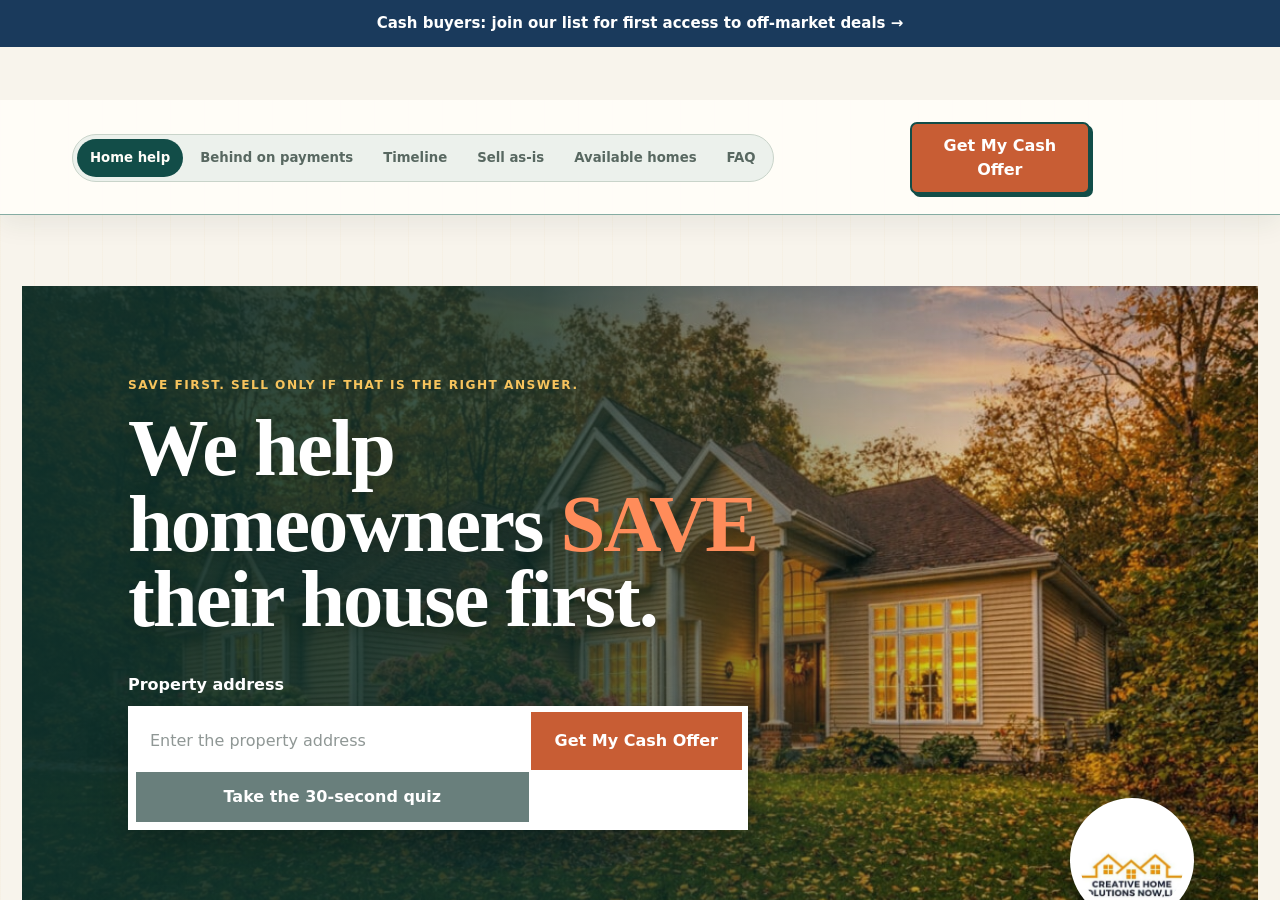
==== commit 2658f96b: "Update index.html" ====
--- a/index.html
+++ b/index.html
@@ -1,7 +1,7 @@
 <!doctype html>
 <html lang="en">
 <head>
-  <style>[data-generated-space-root]{top:100px!important;}.site-nav{position:relative!important;}.sticky-offer-btn{position:static!important;max-width:220px!important;margin:8px auto!important;display:block!important;}</style>
+  <style>[data-generated-space-root]{top:100px!important;}.site-nav{position:relative!important;}.sticky-offer-btn{position:static!important;max-width:180px!important;margin:8px auto!important;display:block!important;align-self:center!important;}</style>
     <meta charset="utf-8" />
     <meta name="viewport" content="width=device-width, initial-scale=1, viewport-fit=cover, user-scalable=no" />
     <meta name="color-scheme" content="light dark" />
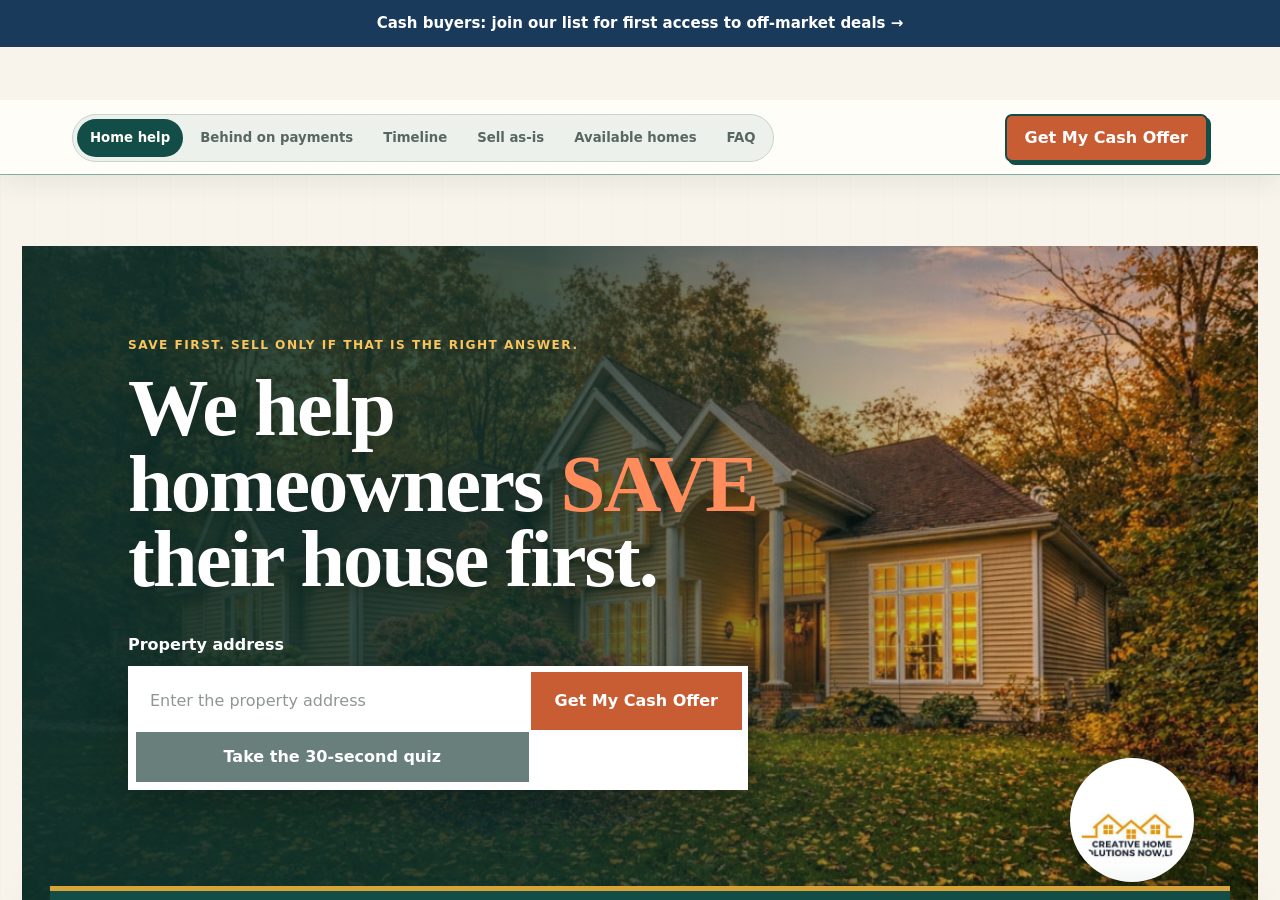
==== commit 53990c34: "Update index.html" ====
--- a/index.html
+++ b/index.html
@@ -1,7 +1,6 @@
 <!doctype html>
 <html lang="en">
-<head>
-  <style>[data-generated-space-root]{top:100px!important;}.site-nav{position:relative!important;}.sticky-offer-btn{position:static!important;max-width:180px!important;margin:8px auto!important;display:block!important;align-self:center!important;}</style>
+  <style>[data-generated-space-root]{top:100px!important;}.site-nav{position:relative!important;}</style>
     <meta charset="utf-8" />
     <meta name="viewport" content="width=device-width, initial-scale=1, viewport-fit=cover, user-scalable=no" />
     <meta name="color-scheme" content="light dark" />
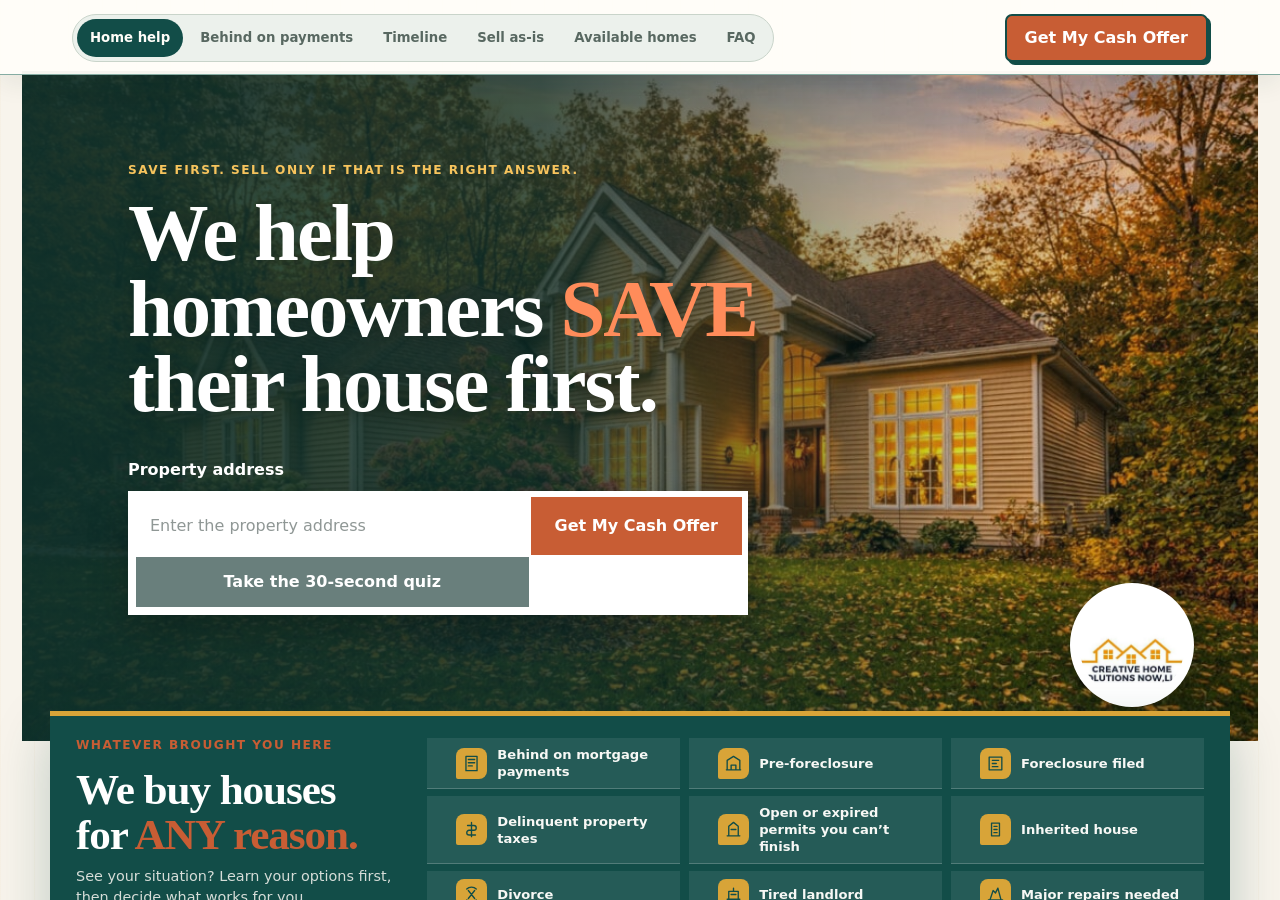
==== commit c56d2722: "Add files via upload" ====
--- a/index.html
+++ b/index.html
@@ -1,10 +1,10 @@
 <!doctype html>
 <html lang="en">
-  <style>[data-generated-space-root]{top:100px!important;}.site-nav{position:relative!important;}</style>
+  <head>
     <meta charset="utf-8" />
     <meta name="viewport" content="width=device-width, initial-scale=1, viewport-fit=cover, user-scalable=no" />
     <meta name="color-scheme" content="light dark" />
-    <meta name="description" content="Understand Wisconsin foreclosure, lender options, and honest ways to keep or sell your home. Local help for east-central Wisconsin homeowners." />
+    <meta name="description" content="Read how Creative Home Solutions Now buys and assigns contracts, earns a profit, and differs from a real estate agent or law firm." />
     <meta name="robots" content="index, follow, max-image-preview:large" />
     <meta property="og:type" content="website" />
     <meta property="og:title" content="Stop Foreclosure in Wisconsin | Free Help" />
@@ -12,7 +12,7 @@
     <!-- Empty inline icon: stops the browser fetching /favicon.ico, which
          lives outside the space's routes and fails auth. -->
     <link rel="icon" href="data:," />
-    <title>Stop Foreclosure in Wisconsin | Free Help</title>
+    <title>Creative Home Solutions Now | Disclosures</title>
     <script type="application/ld+json">
       {
         "@context": "https://schema.org",
@@ -24,9 +24,8 @@
       }
     </script>
     
-  <link rel="stylesheet" crossorigin href="./assets/index-kyth1bb2.css"><script src="./form-shim.js"></script><script type="module" crossorigin src="./assets/index-nzv4h5cj.js"></script></head>
+  <link rel="stylesheet" crossorigin href="../assets/index-kyth1bb2.css"><script src="../form-shim.js"></script><script type="module" crossorigin src="../assets/index-nzv4h5cj.js"></script></head>
   <body>
-<a href="/cash-buyers/" style="display:block;position:relative;top:0;left:0;right:0;z-index:35; background:#1a3a5c;color:#ffffff;text-align:center;padding:12px 16px;font-family:system-ui,sans-serif;font-size:15px;font-weight:600;text-decoration:none;">Cash buyers: join our list for first access to off-market deals &rarr;</a>
     <div
       data-generated-space-root=""
       data-generated-space-slug="creative-home-solutions-now-website-3"
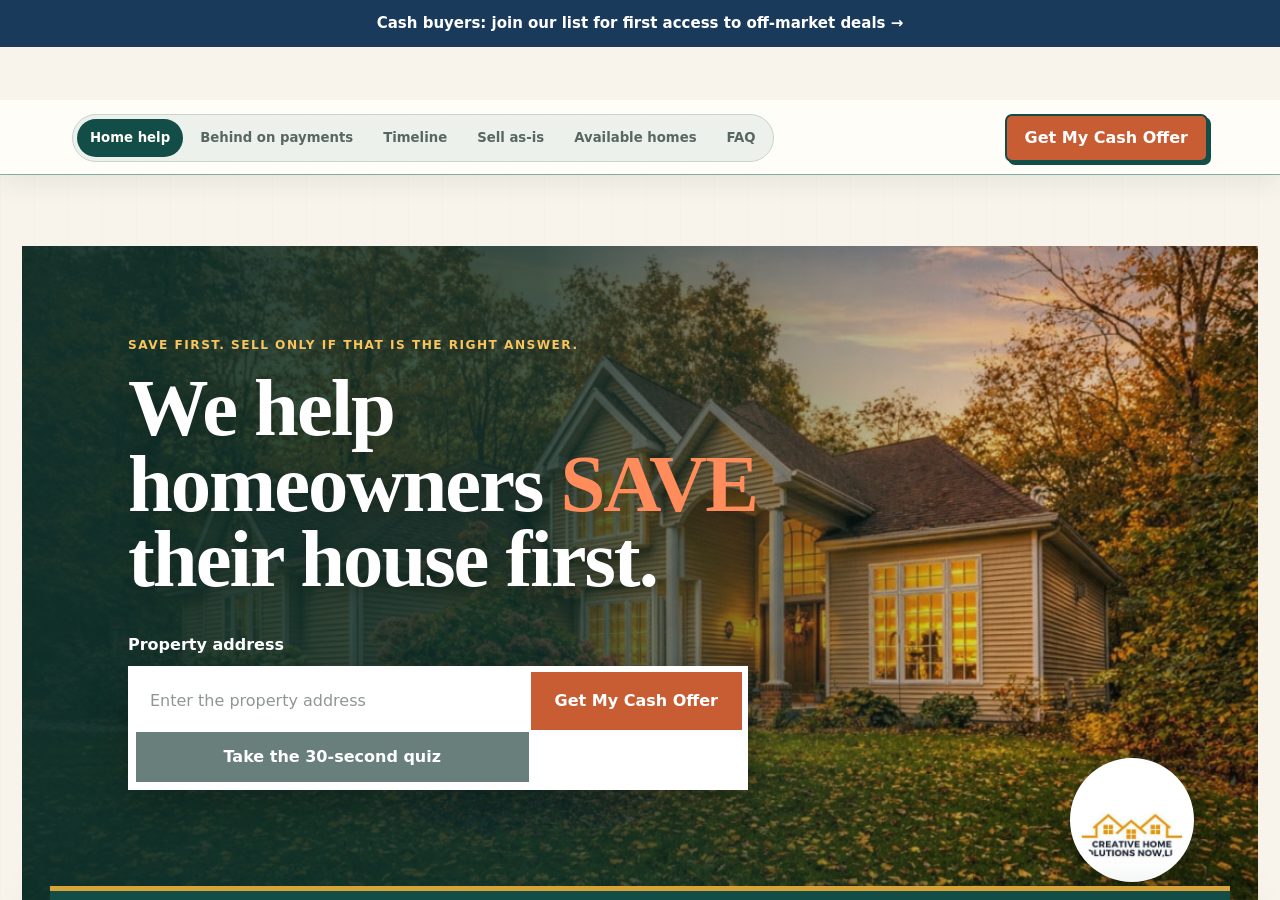
==== commit 510a3a42: "Add files via upload" ====
--- a/index.html
+++ b/index.html
@@ -1,10 +1,10 @@
 <!doctype html>
 <html lang="en">
-  <head>
+  <style>[data-generated-space-root]{top:100px!important;}.site-nav{position:relative!important;}@media (max-width:760px){.sticky-offer-btn{display:none!important;}}</style>
     <meta charset="utf-8" />
     <meta name="viewport" content="width=device-width, initial-scale=1, viewport-fit=cover, user-scalable=no" />
     <meta name="color-scheme" content="light dark" />
-    <meta name="description" content="Read how Creative Home Solutions Now buys and assigns contracts, earns a profit, and differs from a real estate agent or law firm." />
+    <meta name="description" content="Understand Wisconsin foreclosure, lender options, and honest ways to keep or sell your home. Local help for east-central Wisconsin homeowners." />
     <meta name="robots" content="index, follow, max-image-preview:large" />
     <meta property="og:type" content="website" />
     <meta property="og:title" content="Stop Foreclosure in Wisconsin | Free Help" />
@@ -12,7 +12,7 @@
     <!-- Empty inline icon: stops the browser fetching /favicon.ico, which
          lives outside the space's routes and fails auth. -->
     <link rel="icon" href="data:," />
-    <title>Creative Home Solutions Now | Disclosures</title>
+    <title>Stop Foreclosure in Wisconsin | Free Help</title>
     <script type="application/ld+json">
       {
         "@context": "https://schema.org",
@@ -24,11 +24,32 @@
       }
     </script>
     
-  <link rel="stylesheet" crossorigin href="../assets/index-kyth1bb2.css"><script src="../form-shim.js"></script><script type="module" crossorigin src="../assets/index-nzv4h5cj.js"></script></head>
+  <link rel="stylesheet" crossorigin href="./assets/index-kyth1bb2.css"><script src="./form-shim.js"></script><script type="module" crossorigin src="./assets/index-nzv4h5cj.js"></script></head>
   <body>
+<a href="/cash-buyers/" style="display:block;position:relative;top:0;left:0;right:0;z-index:35; background:#1a3a5c;color:#ffffff;text-align:center;padding:12px 16px;font-family:system-ui,sans-serif;font-size:15px;font-weight:600;text-decoration:none;">Cash buyers: join our list for first access to off-market deals &rarr;</a>
     <div
       data-generated-space-root=""
       data-generated-space-slug="creative-home-solutions-now-website-3"
     ></div>
-  </body>
+  <script>
+(function() {
+  function swapPhoto() {
+    var placeholders = document.querySelectorAll('[aria-label="Owner photo placeholder"]');
+    placeholders.forEach(function(ph) {
+      var img = document.createElement('img');
+      img.src = 'owner-photo.jpg';
+      img.alt = 'Jason Van Norman, owner of Creative Home Solutions Now';
+      img.className = 'owner-photo';
+      img.style.cssText = 'width:100%;height:100%;object-fit:cover;border-radius:50%;';
+      ph.replaceWith(img);
+    });
+  }
+  if (document.readyState === 'loading') {
+    document.addEventListener('DOMContentLoaded', function() { setTimeout(swapPhoto, 500); });
+  } else {
+    setTimeout(swapPhoto, 500);
+  }
+})();
+</script>
+</body>
 </html>
